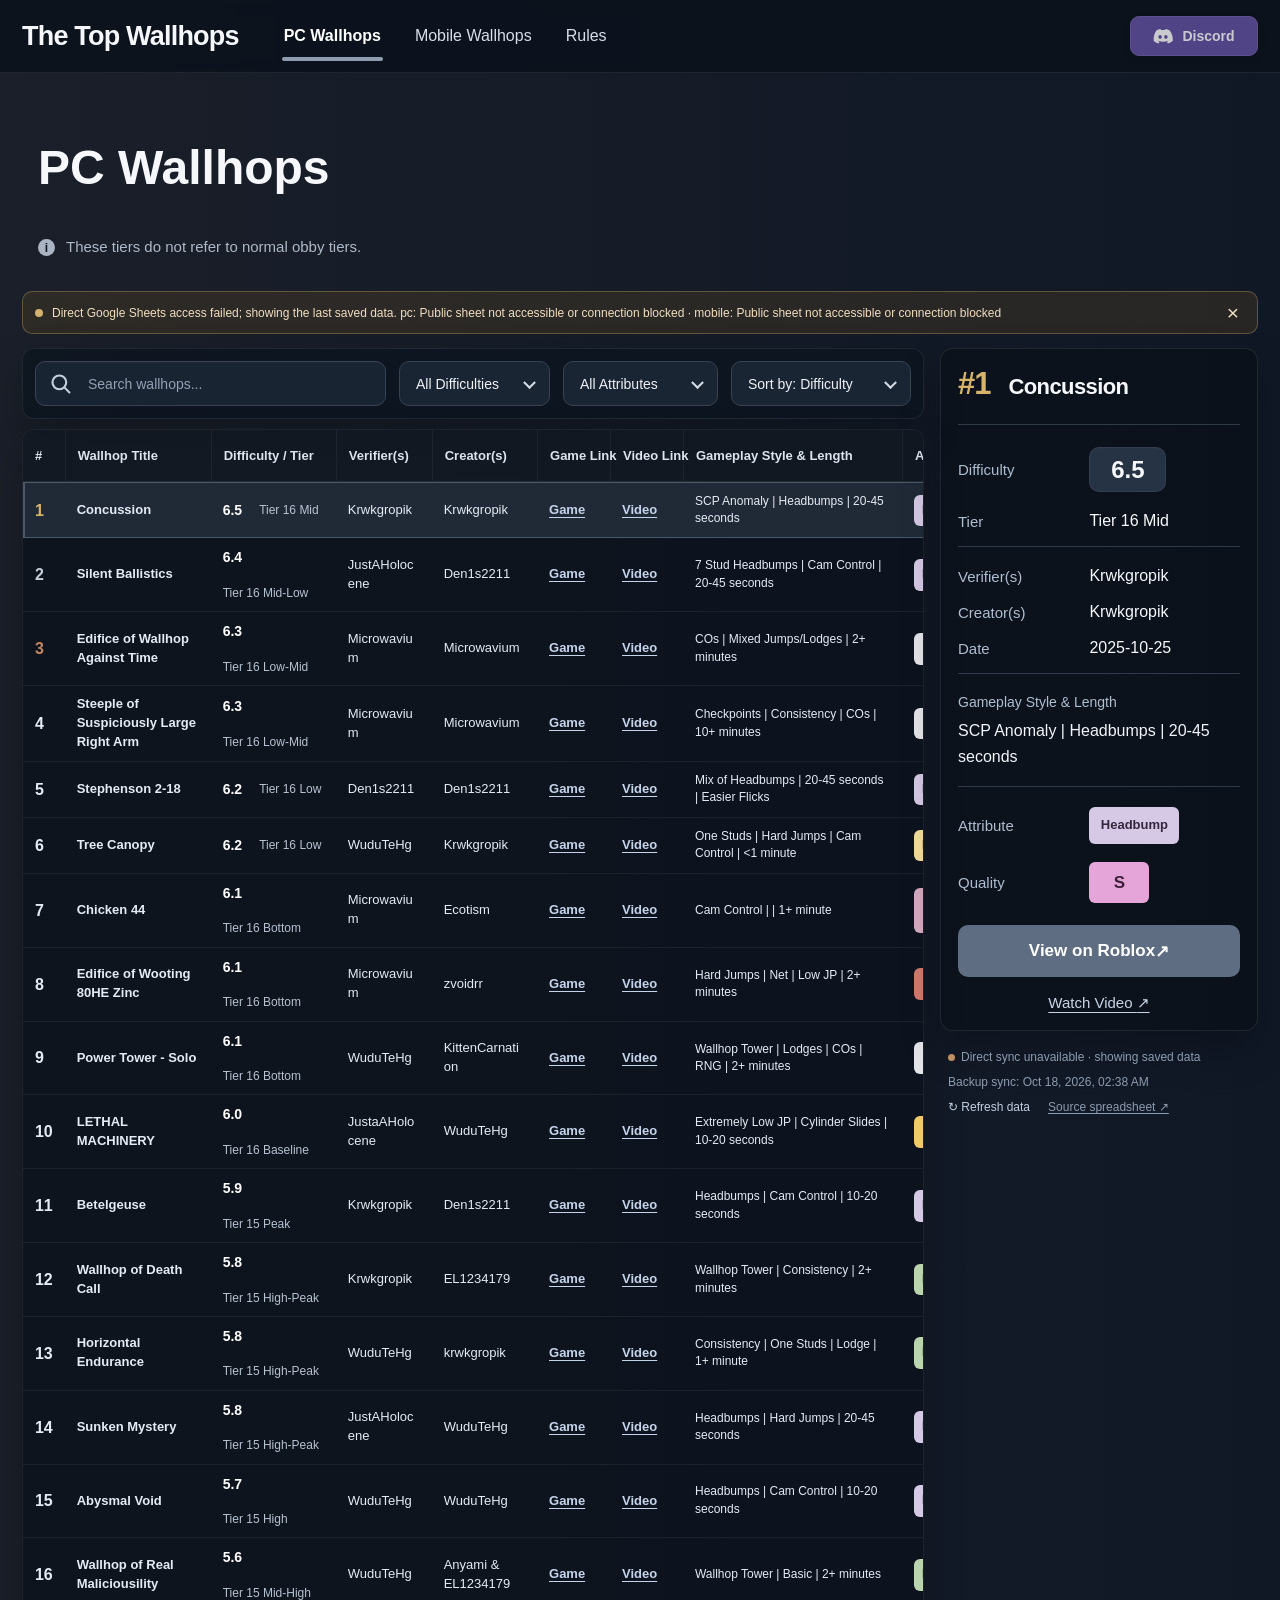
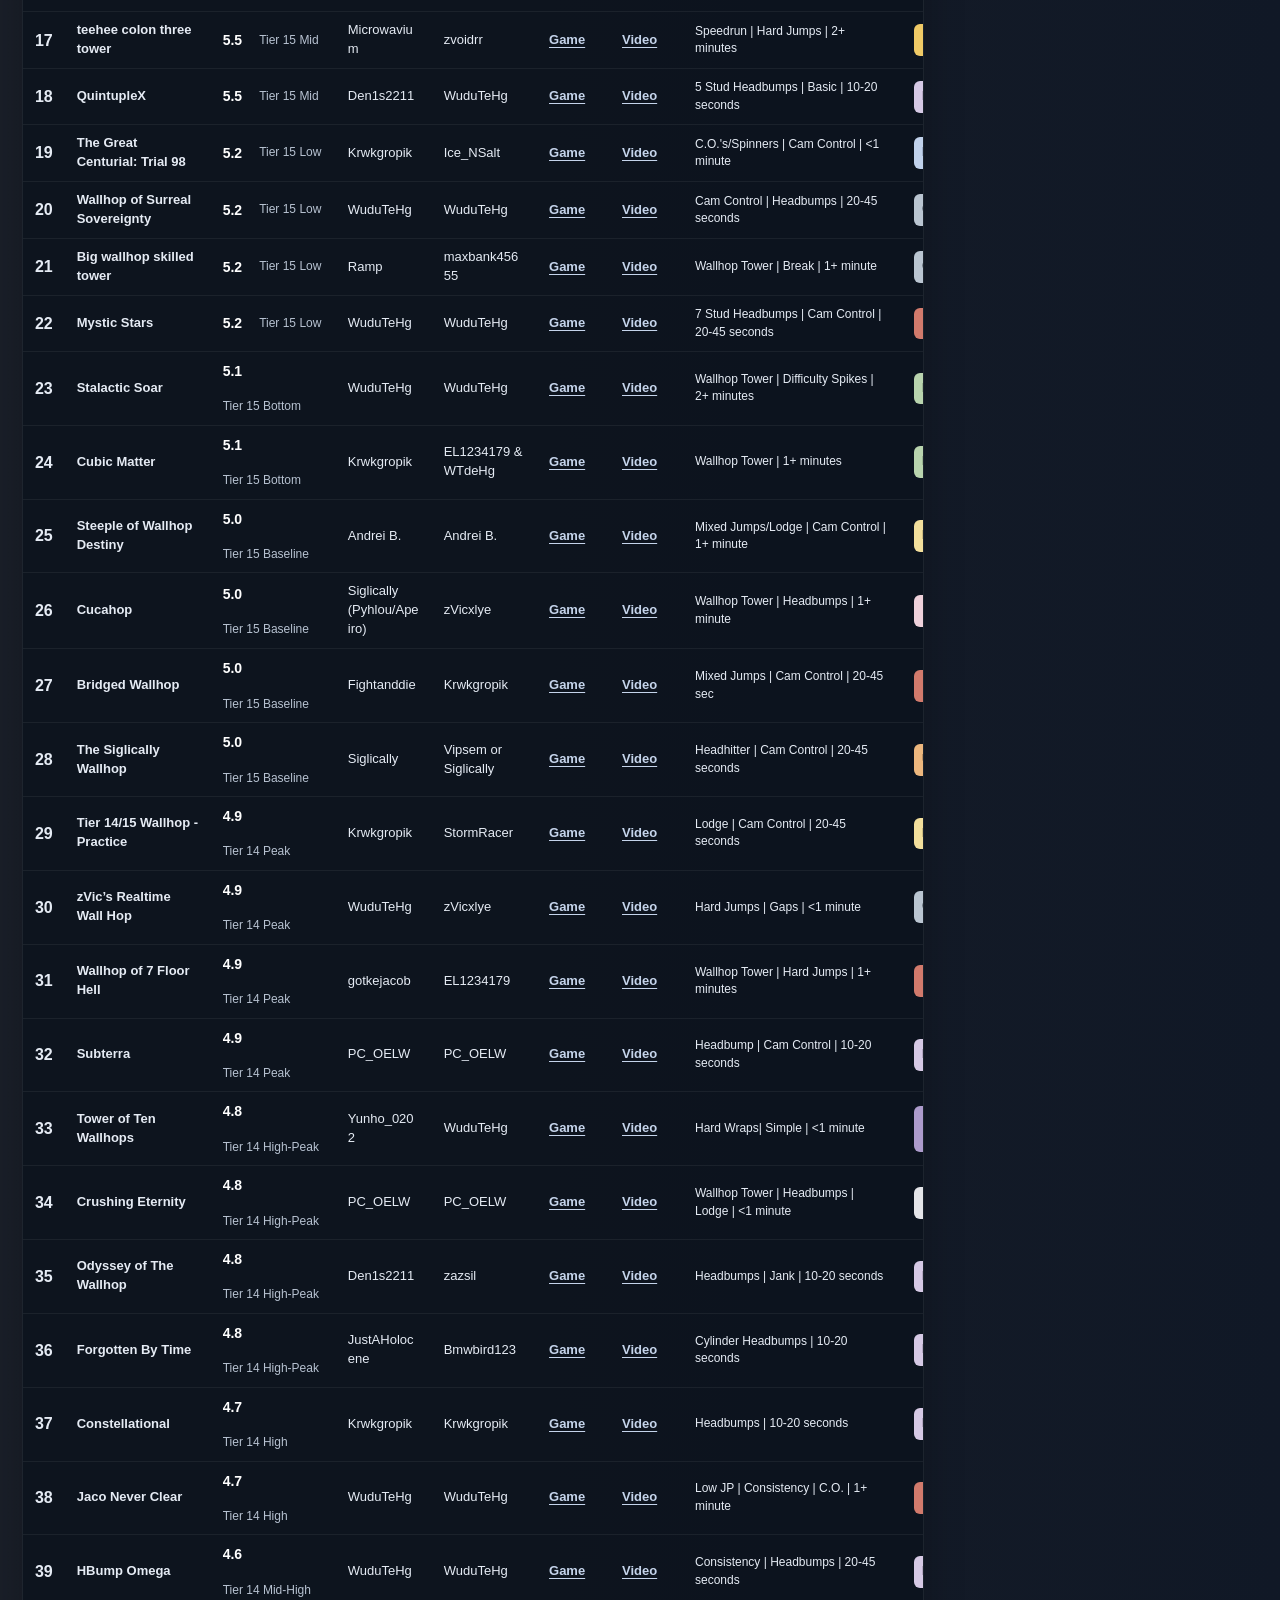
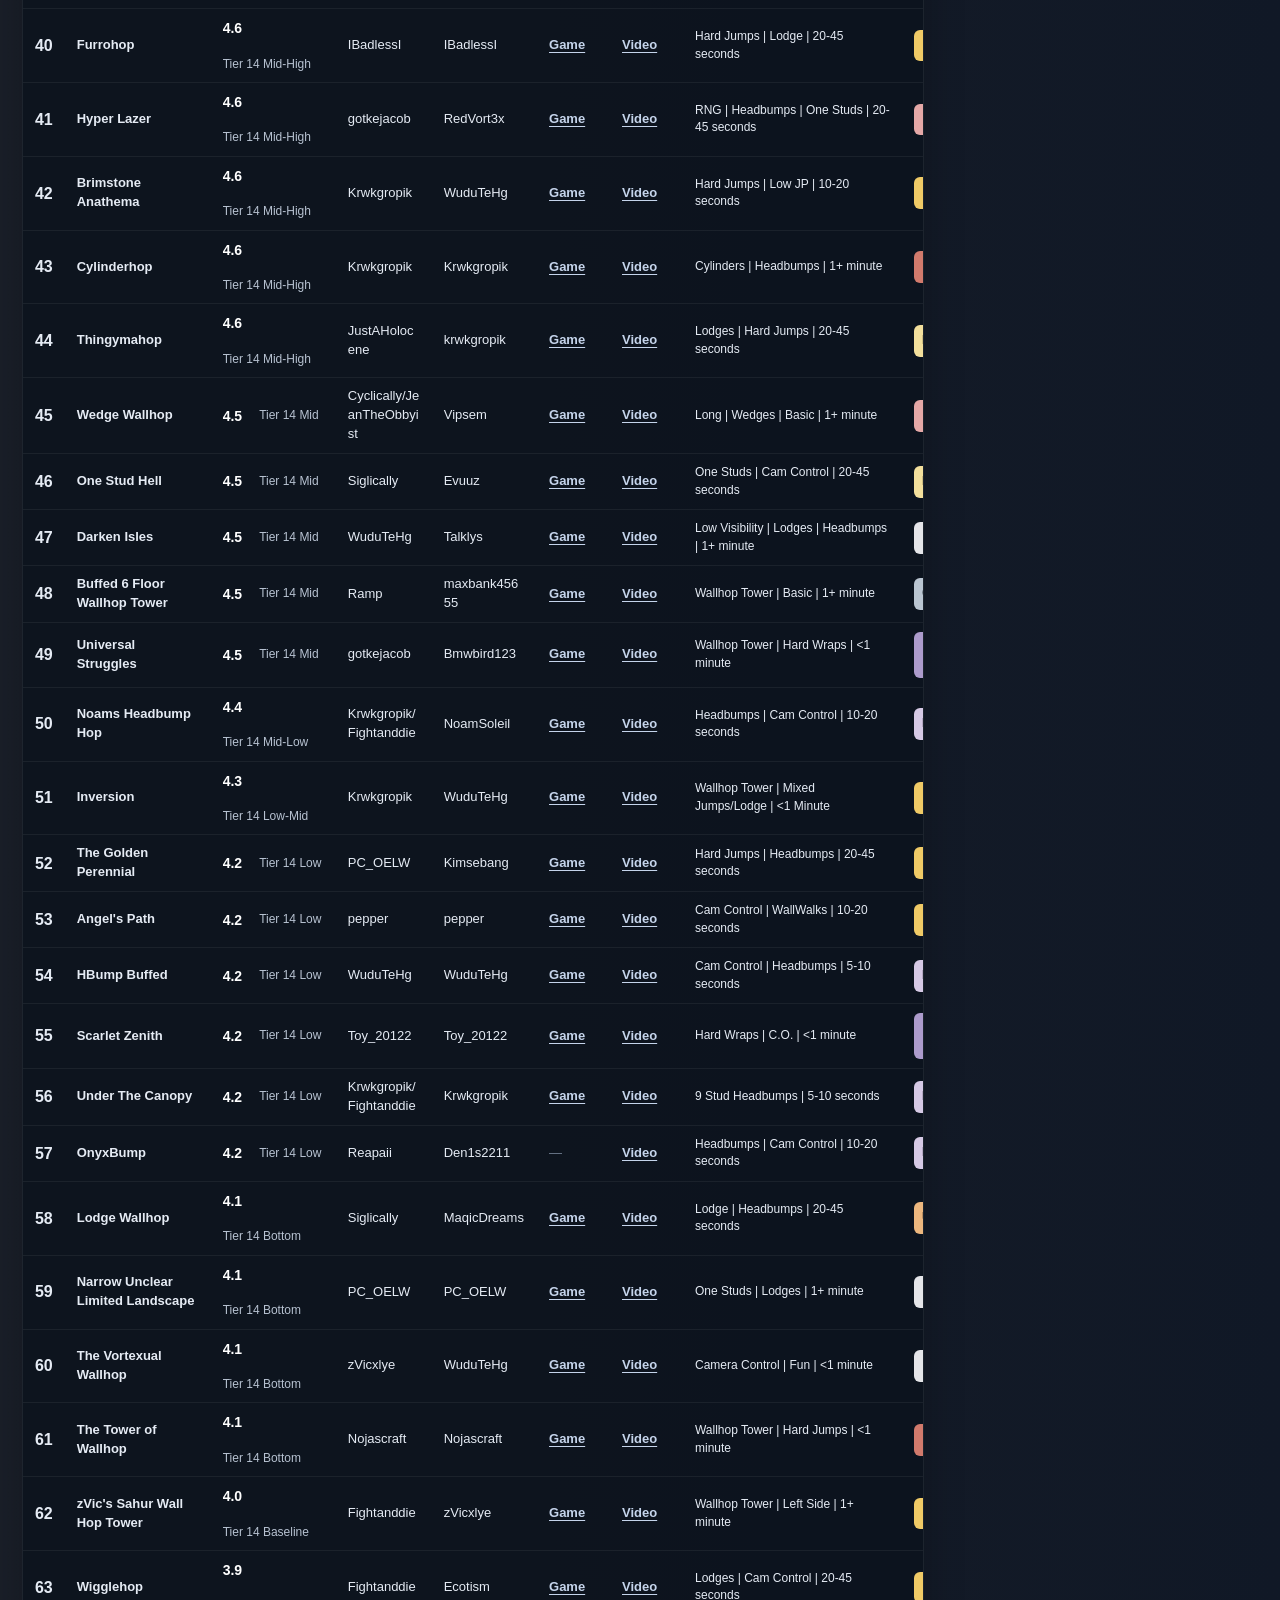
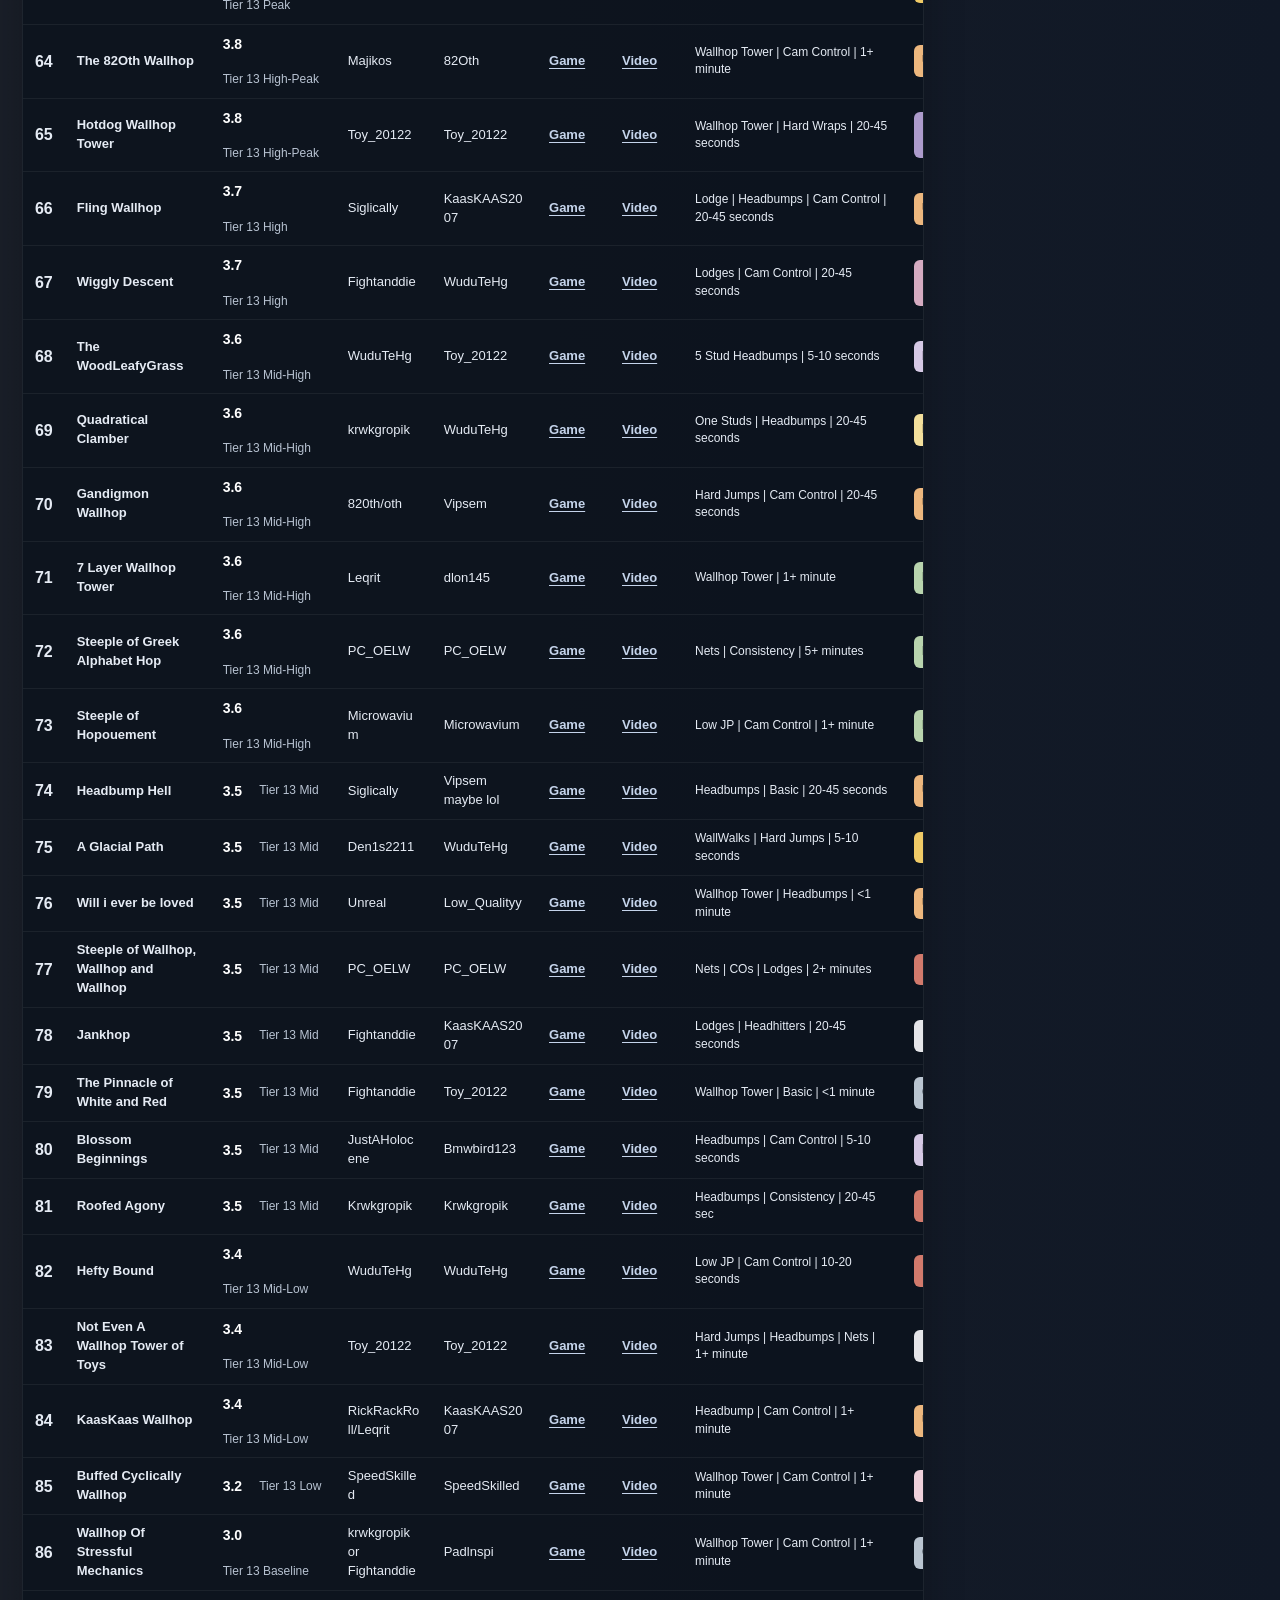
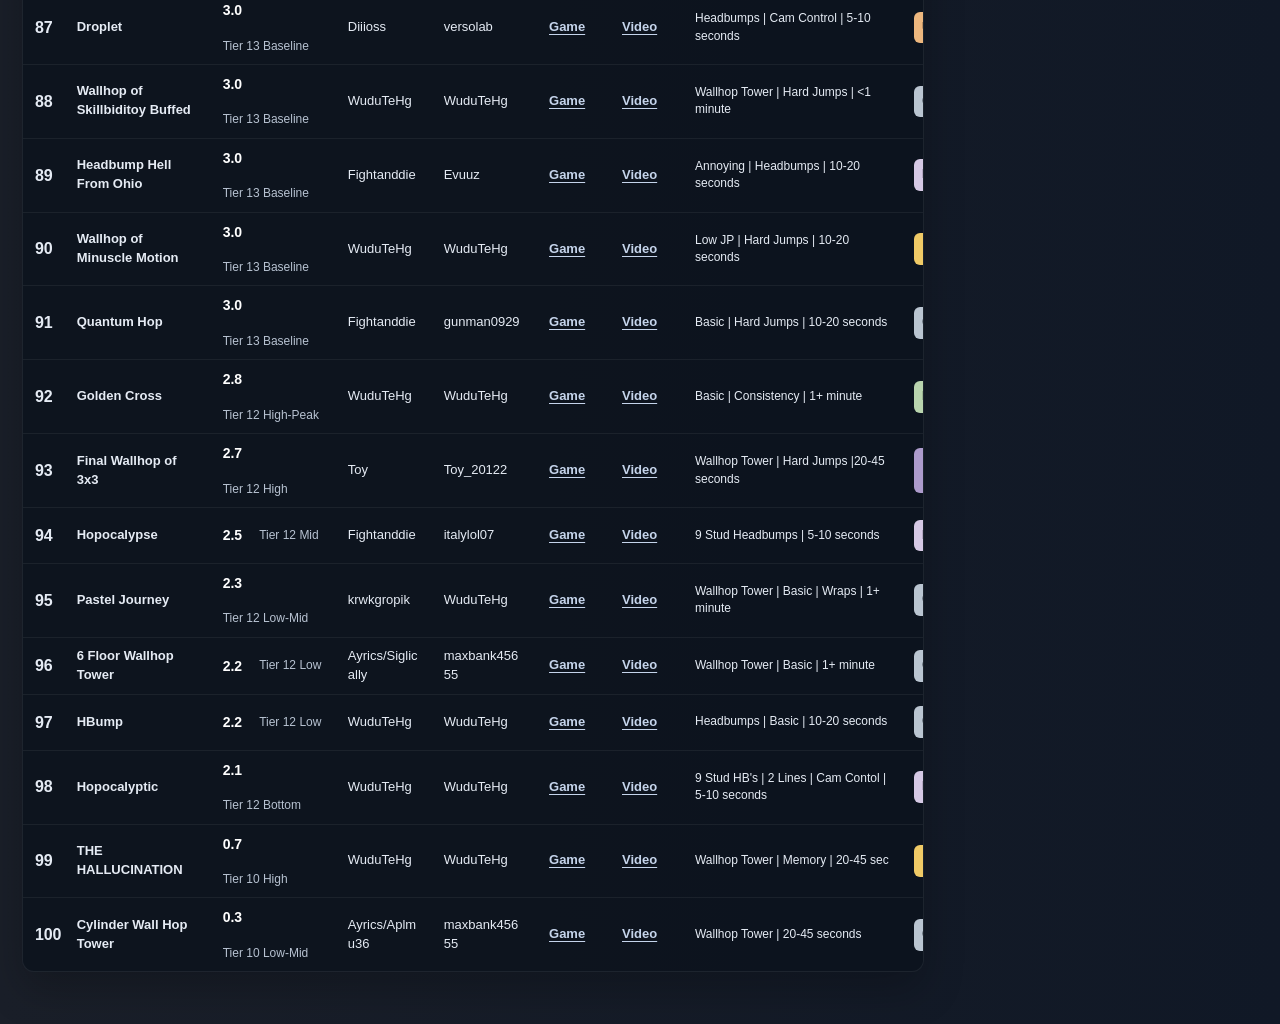
==== index.html @ 9de93557 "Update index.html" ====
<!doctype html>
<html lang="en">
<head>
  <meta charset="utf-8">
  <meta name="viewport" content="width=device-width, initial-scale=1">
  <meta name="color-scheme" content="dark">
  <meta name="theme-color" content="#0a1420">
  <meta name="description" content="PC and Mobile wallhop rankings, difficulties, tiers, verifiers, creators, game and video links.">
  <title>Top Wallhops — PC & Mobile Rankings</title>
  <link rel="stylesheet" href="./styles.css">
  <link rel="stylesheet" href="./badge-colors.css">
  <link rel="stylesheet" href="./site-additions.css">
</head>
<body>
  <header class="site-header">
    <div class="site-header-inner shell">
      <a class="brand" href="./" aria-label="The Top Wallhops">The Top Wallhops</a>
      <nav class="main-nav" aria-label="Navigation">
        <button class="nav-item is-active" type="button" data-platform="pc" aria-current="page">PC Wallhops</button>
        <button class="nav-item" type="button" data-platform="mobile">Mobile Wallhops</button>
        <button class="nav-item" id="rulesButton" type="button">Rules</button>
        <a class="nav-item" id="discordNav" href="#" target="_blank" rel="noopener noreferrer" hidden>Discord</a>
      </nav>
      <label class="header-search search-field">
        <svg viewBox="0 0 24 24" aria-hidden="true"><circle cx="10.8" cy="10.8" r="7.2"/><path d="m16.3 16.3 5 5"/></svg>
        <input id="globalSearch" type="search" placeholder="Search wallhops, creators, or games..." autocomplete="off" aria-label="Search all wallhops">
      </label>
    </div>
  </header>

  <main class="shell page">
    <section class="page-intro" aria-label="Ranking introduction">
      <h1 id="pageTitle">PC Wallhops</h1>
      <p id="pageDescription" hidden></p>
      <p class="tier-notice"><span class="notice-icon" aria-hidden="true">i</span> These tiers do not refer to normal obby tiers.</p>
    </section>

    <div id="statusAlert" role="status" class="status-alert" hidden>
      <span class="status-dot" aria-hidden="true"></span><span id="statusText"></span>
      <button type="button" id="dismissAlert" aria-label="Dismiss message">×</button>
    </div>

    <div class="content-grid">
      <section class="rankings-column" aria-label="Wallhop rankings">
        <div class="toolbar">
          <label class="toolbar-search search-field">
            <svg viewBox="0 0 24 24" aria-hidden="true"><circle cx="10.8" cy="10.8" r="7.2"/><path d="m16.3 16.3 5 5"/></svg>
            <input id="listSearch" type="search" placeholder="Search wallhops..." aria-label="Search current rankings" autocomplete="off">
          </label>
          <label class="select-wrap">
            <span class="sr-only">Filter by difficulty</span>
            <select id="difficultyFilter" aria-label="Filter by difficulty">
              <option value="all">All Difficulties</option>
              <option value="6.5">6.5 and above</option>
              <option value="6.0">6.0 and above</option>
              <option value="below6">Below 6.0</option>
              <option value="unknown">Unrated</option>
            </select>
          </label>
          <label class="select-wrap">
            <span class="sr-only">Filter by attribute</span>
            <select id="attributeFilter" aria-label="Filter by attribute">
              <option value="all">All Attributes</option>
            </select>
          </label>
          <label class="select-wrap sort-wrap">
            <span class="sr-only">Sort rankings</span>
            <select id="sortSelect" aria-label="Sort rankings">
              <option value="difficulty">Sort by: Difficulty</option>
              <option value="rank">Sort by: Rank</option>
              <option value="title">Sort by: Name</option>
            </select>
          </label>
        </div>

        <div class="table-scroll" role="region" aria-label="Wallhop rankings table" tabindex="0">
          <table class="rankings-table">
            <colgroup>
              <col class="col-rank"><col class="col-title"><col class="col-diff"><col class="col-verifier"><col class="col-creator"><col class="col-game"><col class="col-video"><col class="col-style"><col class="col-attr"><col class="col-quality">
            </colgroup>
            <thead><tr><th scope="col">#</th><th scope="col">Wallhop Title</th><th scope="col">Difficulty / Tier</th><th scope="col">Verifier(s)</th><th scope="col">Creator(s)</th><th scope="col">Game Link</th><th scope="col">Video Link</th><th scope="col">Gameplay Style &amp; Length</th><th scope="col">Attribute</th><th scope="col">Quality</th></tr></thead>
            <tbody id="rankingRows"><tr><td colspan="10" class="table-message">Loading rankings...</td></tr></tbody>
          </table>
        </div>
        <div class="table-bottom"><span id="resultsLabel">Loading rankings...</span><span>Click a row to view details <span aria-hidden="true">↗</span></span></div>
      </section>

      <aside class="details-column" aria-label="Selected wallhop details">
        <section class="detail-panel" id="detailPanel">
          <div class="detail-heading"><span id="detailRank" class="detail-rank">#1</span><h2 id="detailTitle">Select a wallhop</h2></div>
          <div class="detail-divider"></div>
          <dl class="detail-data">
            <div class="detail-line score-line"><dt>Difficulty</dt><dd><span id="detailDifficulty" class="difficulty-box">—</span></dd></div>
            <div class="detail-line"><dt>Tier</dt><dd id="detailTier">—</dd></div>
          </dl>
          <div class="detail-divider"></div>
          <dl class="detail-data">
            <div class="detail-line"><dt>Verifier(s)</dt><dd id="detailVerifier">—</dd></div>
            <div class="detail-line"><dt>Creator(s)</dt><dd id="detailCreator">—</dd></div>
          </dl>
          <div class="detail-divider"></div>
          <div class="detail-block"><h3>Gameplay Style &amp; Length</h3><p id="detailStyle">—</p></div>
          <div class="detail-divider"></div>
          <dl class="detail-data bottom-fields">
            <div class="detail-line"><dt>Attribute</dt><dd id="detailAttribute">—</dd></div>
            <div class="detail-line"><dt>Quality</dt><dd id="detailQuality">—</dd></div>
          </dl>
          <div class="detail-buttons">
            <a id="detailGame" class="primary-action is-disabled" aria-disabled="true" tabindex="-1">View on Roblox <span aria-hidden="true">↗</span></a>
            <a id="detailVideo" class="secondary-action is-disabled" aria-disabled="true" tabindex="-1">Watch Video <span aria-hidden="true">↗</span></a>
          </div>
        </section>
        <div class="data-footnote">
          <div class="sync-state"><span class="small-indicator" id="syncDot"></span><span id="syncState">Checking sheet data...</span></div>
          <div id="lastSync">—</div>
          <button type="button" id="refreshButton">↻ Refresh data</button>
          <a id="sheetLink" href="https://docs.google.com/spreadsheets/d/1IL_rmiXINST07Hb04RX3qpfQ2pM98FBqnxWwN4Xt7o0/edit" target="_blank" rel="noopener noreferrer">Source spreadsheet ↗</a>
        </div>
      </aside>
    </div>
  </main>

  <dialog id="rulesDialog" class="rules-dialog" aria-labelledby="rulesTitle">
    <form method="dialog"><button class="dialog-close" aria-label="Close dialog">×</button></form>
    <h2 id="rulesTitle">About these rankings</h2>
    <p>These tiers do not refer to normal obby tiers. Rankings, scores, verifiers, creators, and links are based on the linked community spreadsheet. The site is an unofficial viewer, not the owner of the list.</p>
    <a id="dialogSheetLink" href="https://docs.google.com/spreadsheets/d/1IL_rmiXINST07Hb04RX3qpfQ2pM98FBqnxWwN4Xt7o0/edit" target="_blank" rel="noopener noreferrer">Open original spreadsheet ↗</a>
  </dialog>
  <script defer src="./config.js"></script>
  <script defer src="./app.js"></script>
  <script defer src="./site-additions.js"></script>
</body>
</html>
---- styles.css ----
:root{
  color-scheme:dark;
  --bg:#0f141d;
  --bg-grad-left:#1a1f29;
  --bg-grad-right:#101826;
  --surface:#111923;
  --surface-2:#141d29;
  --surface-3:#182332;
  --surface-4:#0f1824;
  --line:#263241;
  --line-2:#313d4d;
  --text:#f5f7fb;
  --muted:#bcc7d6;
  --muted-2:#8794a8;
  --accent:#aebacf;
  --accent-strong:#ced8e5;
  --link:#c5d4eb;
  --selected:#202a37;
  --selected-hover:#243142;
  --selected-line:#4b596b;
  --gold:#d8b46b;
  --silver:#c6ced9;
  --bronze:#c48661;
  --shadow:0 18px 40px rgba(0,0,0,.22);
}
*{box-sizing:border-box}
html{scroll-behavior:smooth}
body{
  margin:0;
  min-height:100vh;
  background:linear-gradient(90deg,var(--bg-grad-left) 0%, var(--bg-grad-right) 100%);
  color:var(--text);
  font-family: Arial, sans-serif;
  font-size:14px;
}
button,input,select{font:inherit}
button{cursor:pointer}
a{color:inherit;text-decoration:none}
svg{stroke:currentColor;stroke-linecap:round;stroke-linejoin:round;stroke-width:2.2;fill:none}
input,select{outline:none}
button:focus-visible,input:focus-visible,select:focus-visible,a:focus-visible,[tabindex]:focus-visible{outline:2px solid #c9d2df;outline-offset:3px}
.shell{width:min(1650px,calc(100% - 44px));margin:0 auto}
[hidden]{display:none!important}.sr-only{position:absolute;width:1px;height:1px;padding:0;margin:-1px;overflow:hidden;clip:rect(0,0,0,0);white-space:nowrap;border:0}

.site-header{height:73px;border-bottom:1px solid rgba(255,255,255,.08);background:rgba(12,18,28,.9);backdrop-filter:blur(6px)}
.site-header-inner{height:100%;display:flex;align-items:center;gap:40px}
.brand{font-size:27px;letter-spacing:-.8px;font-weight:760;white-space:nowrap;margin-right:8px}
.main-nav{display:flex;align-items:center;gap:13px;height:100%;flex-shrink:0}
.nav-item{position:relative;height:100%;display:grid;place-items:center;padding:0 17px;color:#d7dee9;font-size:16px;font-weight:540;border:0;background:none;white-space:nowrap}
.nav-item:hover{color:#fff}
.nav-item.is-active{font-weight:700;color:#fff}
.nav-item.is-active:after{content:"";position:absolute;bottom:11px;left:15px;right:15px;height:4px;border-radius:999px;background:#8f9caf}
.header-search{margin-left:auto;width:min(415px,28vw);height:45px;flex-shrink:1}
.search-field{position:relative;display:flex;align-items:center}
.search-field svg{position:absolute;left:14px;width:23px;height:23px;color:#c3cedd;pointer-events:none}
.search-field input{height:100%;width:100%;min-width:0;padding:0 18px 0 52px;background:#172130;border:1px solid #374354;border-radius:10px;color:var(--text);font-size:14px;box-shadow:inset 0 1px 0 rgba(255,255,255,.02)}
.search-field input::placeholder{color:#93a0b3}
.search-field input:focus{border-color:#7b8798;background:#1b2534;box-shadow:0 0 0 3px rgba(168,181,198,.14)}
.search-field input::-webkit-search-cancel-button{filter:grayscale(1) invert(1)}

.page{padding-bottom:52px}
.page-intro{padding:27px 16px 32px}
.page-intro h1 {
    font-family: Arial, sans-serif;
    font-size: 48px;
    font-weight: 700;
}
.page-intro>p{margin:0;color:#cad3e0;font-size:19px;line-height:1.65}
.page-intro .tier-notice{display:flex;gap:11px;align-items:center;font-size:15px;color:#aeb9c8;margin-top:4px}
.notice-icon{background:#aab4c2;color:#101722;border-radius:50%;width:17px;height:17px;font-size:12px;font-weight:900;display:inline-grid;place-items:center;flex-shrink:0}
.content-grid{display:grid;grid-template-columns:minmax(0,1fr) 350px;gap:16px;align-items:start}
.rankings-column,.details-column{min-width:0}

.toolbar{min-height:70px;border:1px solid rgba(255,255,255,.08);background:rgba(13,21,31,.84);border-radius:12px;display:flex;align-items:center;padding:12px;gap:13px;margin-bottom:10px;box-shadow:var(--shadow)}
.toolbar-search{height:45px;min-width:120px;flex:1}
.toolbar-search input{background:#192432}
.select-wrap{display:flex;position:relative;flex-shrink:0}
.select-wrap:after{content:"";position:absolute;right:16px;top:50%;width:7px;height:7px;border-right:2px solid #d4dbe5;border-bottom:2px solid #d4dbe5;transform:translateY(-65%) rotate(45deg);pointer-events:none}
.select-wrap select{appearance:none;color:#eef2f7;font-size:14px;background:#1a2533;border:1px solid #374252;border-radius:10px;height:45px;padding:0 38px 0 16px;min-width:151px;max-width:208px;cursor:pointer}
.select-wrap select option{background:#172131;color:#fff}
.select-wrap.sort-wrap select{min-width:180px}
.select-wrap select:hover{border-color:#7c8796}
.select-wrap select:focus{border-color:#aeb9c8;box-shadow:0 0 0 3px rgba(168,181,198,.14)}

.table-scroll{border-radius:12px;overflow-x:auto;overflow-y:hidden;border:1px solid rgba(255,255,255,.07);background:rgba(12,19,30,.86);scrollbar-color:#495668 #121b27;scrollbar-width:thin;box-shadow:var(--shadow)}
.rankings-table{width:100%;border-collapse:separate;border-spacing:0;table-layout:fixed;text-align:left;font-size:13px}
.col-rank{width:4%}.col-title{width:13.3%}.col-diff{width:12%}.col-verifier{width:9.2%}.col-creator{width:10.1%}.col-game{width:7%}.col-video{width:7%}.col-style{width:21%}.col-attr{width:10%}.col-quality{width:6.4%}
.rankings-table thead th{height:52px;background:rgba(255,255,255,.02);font-weight:550;color:#dce4ef;vertical-align:middle;padding:10px 12px;white-space:nowrap;border-bottom:1px solid rgba(255,255,255,.08)}
.rankings-table th+th{border-left:1px solid rgba(255,255,255,.05)}
.rankings-table tbody td{height:56px;vertical-align:middle;padding:9px 12px;border-bottom:1px solid rgba(255,255,255,.06);line-height:1.46;color:#e5ebf4}
.rankings-table tbody tr:last-child td{border-bottom:0}
.rankings-table tbody tr{cursor:pointer;transition:background-color .12s ease,border-color .12s ease}
.rankings-table tbody tr:hover{background:#192330}
.rankings-table tbody tr.is-selected,.rankings-table tbody tr.is-selected:hover{background:var(--selected)}
.rankings-table tbody tr.is-selected td{border-top:1px solid var(--selected-line);border-bottom:1px solid var(--selected-line)}
.rankings-table tbody tr.is-selected td:first-child{border-left:2px solid var(--selected-line);padding-left:10px}
.rankings-table tbody tr.is-selected td:last-child{border-right:2px solid var(--selected-line);padding-right:10px}
.rank-value{font-weight:800;font-size:16px;color:#ecf0f6;letter-spacing:-.2px}
.rank-value.rank-1{color:var(--gold)}
.rank-value.rank-2{color:var(--silver)}
.rank-value.rank-3{color:var(--bronze)}
.title-value{font-weight:620;color:#f8fafd}
.difficulty-cell{display:flex;align-items:center;gap:17px;flex-wrap:wrap}
.difficulty-score{font-size:14px;font-weight:700;color:#fff}
.tier-inline{font-size:12px;line-height:1.45;color:#b7c2d1}
.person-value{color:#d4dce8;overflow-wrap:anywhere}
.short-link{color:var(--link);text-decoration:underline;text-underline-offset:3px;font-weight:560}
.short-link:hover{color:#e8eef7}
.unavailable{color:#707e91}
.style-value{font-size:12px;color:#cbd4e2;line-height:1.55;overflow-wrap:anywhere}
.chip{min-width:62px;max-width:100%;display:inline-flex;align-items:center;justify-content:center;border-radius:8px;line-height:1.15;padding:9px 8px;font-size:12px;font-weight:650;text-align:center;overflow-wrap:anywhere;border:1px solid transparent;background:rgba(255,255,255,.08);color:#eef3f8}
.attribute-headbump{background:rgba(125,105,195,.18);border-color:rgba(125,105,195,.3);color:#e0d9ff}
.attribute-mixed{background:rgba(137,153,174,.18);border-color:rgba(137,153,174,.28);color:#edf2f8}
.attribute-precision{background:rgba(203,165,88,.18);border-color:rgba(203,165,88,.28);color:#f7e6b6}
.attribute-camera-control{background:rgba(190,112,144,.18);border-color:rgba(190,112,144,.28);color:#ffd8e5}
.attribute-unique{background:rgba(183,139,112,.18);border-color:rgba(183,139,112,.28);color:#fae2d5}
.attribute-other{background:rgba(145,157,174,.16);border-color:rgba(145,157,174,.28);color:#e7edf5}
.attribute-insane{background:rgba(203,104,104,.18);border-color:rgba(203,104,104,.28);color:#ffe0e0}
.quality-chip{min-width:48px;font-weight:800;font-size:15px;padding:9px 6px}
.quality-s{background:rgba(223,108,193,.18);border-color:rgba(223,108,193,.32);color:#ffd7f6}
.quality-a{background:rgba(93,187,129,.18);border-color:rgba(93,187,129,.32);color:#d8ffe1}
.quality-b{background:rgba(104,187,193,.18);border-color:rgba(104,187,193,.32);color:#dbfdff}
.quality-c{background:rgba(214,187,106,.18);border-color:rgba(214,187,106,.32);color:#fff0be}
.quality-d{background:rgba(201,142,91,.18);border-color:rgba(201,142,91,.32);color:#ffe4d0}
.quality-other{background:rgba(145,157,174,.16);border-color:rgba(145,157,174,.28);color:#e7edf5}
.table-message{text-align:center;color:#9cacc1!important;padding:52px!important}
.table-bottom{display:flex;gap:20px;justify-content:space-between;align-items:center;font-size:12px;color:var(--muted-2);padding:13px 5px}

.status-alert{border:1px solid rgba(215,181,103,.32);background:rgba(83,68,35,.35);color:#f0dec0;border-radius:10px;padding:9px 12px;display:flex;align-items:center;gap:9px;margin:0 0 14px;line-height:1.5;font-size:12px}
.status-alert[hidden]{display:none}.status-dot{width:8px;height:8px;border-radius:50%;background:#d5b170;flex-shrink:0}.status-alert button{background:transparent;border:0;color:inherit;margin-left:auto;font-size:21px;line-height:1}

.detail-panel{position:sticky;top:10px;border:1px solid rgba(255,255,255,.09);background:rgba(11,18,27,.92);border-radius:13px;padding:20px 24px 23px;box-shadow:var(--shadow)}
.detail-heading{display:flex;align-items:baseline;gap:18px;min-height:42px}
.detail-rank{font-size:31px;color:#e9edf4;font-weight:800;letter-spacing:-1px;flex-shrink:0}
.detail-rank.rank-1{color:var(--gold)}
.detail-rank.rank-2{color:var(--silver)}
.detail-rank.rank-3{color:var(--bronze)}
.detail-heading h2{font-size:25px;letter-spacing:-.6px;line-height:1.25;margin:0;overflow-wrap:anywhere;font-weight:760}
.detail-divider{height:1px;background:#303b49;margin:16px 0 20px}
.detail-data{margin:0;display:grid;gap:18px}
.detail-line{display:grid;grid-template-columns:1fr minmax(0,1.22fr);align-items:center;gap:8px}
.detail-line dt{font-size:15px;color:#afbdd0}.detail-line dd{margin:0;min-width:0;color:#f6f8fb;font-size:16px;overflow-wrap:anywhere}
.score-line{min-height:49px}
.difficulty-box{display:inline-flex;align-items:center;justify-content:center;background:#263344;border:1px solid rgba(255,255,255,.06);min-width:77px;height:45px;border-radius:10px;font-size:24px;font-weight:800}
.detail-block h3{font-size:14px;font-weight:500;color:#afbdd0;margin:0 0 8px}
.detail-block p{font-size:16px;margin:0;line-height:1.6;color:#f2f5f9;overflow-wrap:anywhere;white-space:pre-line}
.bottom-fields .chip{font-size:13px;min-width:90px;padding:11px 8px}
.bottom-fields .quality-chip{min-width:60px;font-size:17px}
.detail-buttons{display:grid;gap:15px;margin-top:22px}
.primary-action{background:#5f6d82;display:flex;align-items:center;justify-content:center;border-radius:10px;min-height:52px;font-size:17px;font-weight:740;color:#fff;padding:10px 14px;transition:background-color .15s}
.primary-action:hover{background:#748398}.primary-action.is-disabled{background:#263043;color:#8997a9;cursor:not-allowed}
.secondary-action{justify-self:center;text-align:center;text-decoration:underline;text-underline-offset:4px;color:#c9d5e7;font-size:15px;line-height:1.4}
.secondary-action:hover{color:#eff4fb}.secondary-action.is-disabled{color:#8190a2;text-decoration:none;cursor:not-allowed}
.data-footnote{font-size:12px;margin-top:11px;line-height:1.6;color:#8c9bae;display:flex;gap:6px;align-items:center;flex-wrap:wrap;padding:6px 8px}
.sync-state{display:inline-flex;align-items:center;gap:6px}.small-indicator{width:7px;height:7px;background:#be8f65;border-radius:50%}.small-indicator.is-live{background:#5fba89}.data-footnote #lastSync{flex-basis:100%}
.data-footnote button{background:none;border:0;color:#c1cfdf;padding:0;margin-right:12px;font-size:12px}
.data-footnote a{text-decoration:underline;text-underline-offset:2px}

.rules-dialog{max-width:min(470px,calc(100vw - 32px));color:#f7f9fc;background:#121b27;border:1px solid rgba(255,255,255,.1);border-radius:12px;padding:26px;box-shadow:0 32px 100px #0009}
.rules-dialog::backdrop{background:#000a}.rules-dialog h2{font-size:22px;margin:4px 0 12px}.rules-dialog p{line-height:1.8;color:#c9d3e1}.rules-dialog>a{color:#d8e3f2;text-decoration:underline}.rules-dialog form{position:absolute;right:13px;top:8px}.dialog-close{border:0;background:transparent;color:white;font-size:26px}
.header-search {
    display: none !important;
}
.detail-panel {
    position: static !important;
    top: auto !important;
}
.table-bottom {
    display: none !important;
}

@media(max-width:1500px){.site-header-inner{gap:20px}.main-nav{gap:0}.rankings-table{min-width:1050px}.col-title{width:14%}.content-grid{grid-template-columns:minmax(0,1fr) 318px}.detail-panel{padding:17px}.detail-heading h2{font-size:22px}}
@media(max-width:1040px){.content-grid{grid-template-columns:1fr}.details-column{max-width:680px}.detail-panel{position:static}.site-header{height:auto}.site-header-inner{min-height:70px;flex-wrap:wrap;padding:9px 0;gap:6px 16px}.brand{font-size:24px}.main-nav{order:3;width:100%;height:47px;overflow-x:auto}.nav-item{height:47px;padding:0 15px}.nav-item.is-active:after{bottom:3px}.header-search{width:min(360px,49vw)}.page-intro{padding-left:4px;padding-right:4px}.page-intro h1{font-size:48px}.toolbar{flex-wrap:wrap}.toolbar-search{flex-basis:100%}.select-wrap{flex:1}.select-wrap select,.select-wrap.sort-wrap select{min-width:0;width:100%;max-width:none}.table-scroll{scrollbar-width:thin}}
@media(max-width:620px){.shell{width:calc(100% - 24px)}.site-header-inner{justify-content:space-between}.header-search{order:2;width:100%;margin:7px 0 2px}.main-nav{order:3;gap:0}.nav-item{font-size:13px}.page-intro{padding-top:23px;padding-bottom:18px}.page-intro h1{font-size:41px}.page-intro>p{font-size:15px}.page-intro .tier-notice{font-size:12px}.toolbar{padding:9px;gap:8px}.toolbar-search{height:42px}.select-wrap{flex:1 1 calc(50% - 8px)}.select-wrap select,.select-wrap.sort-wrap select{height:42px;font-size:12px;padding:0 24px 0 10px}.select-wrap:after{right:11px}.select-wrap.sort-wrap{flex-grow:1}.table-bottom{font-size:11px}.detail-panel{padding:17px 16px}.detail-heading h2{font-size:24px}.detail-rank{font-size:27px}.detail-line dt,.detail-line dd{font-size:14px}.detail-block p{font-size:15px}}
---- badge-colors.css ----
/* Top Wallhops — clean, flat colors inspired by the reference spreadsheet.
   Add this stylesheet AFTER styles.css so only badge colors change. */
.chip {
  border: 0;
  border-radius: 6px;
  box-shadow: none;
  color: #1a1d24;
  font-weight: 700;
}

/* Attribute */
.attribute-legendary      { background: #c1d2ec; color: #202a41; }
.attribute-insane         { background: #d27a6c; color: #271716; }
.attribute-popular        { background: #efd1db; color: #3b2731; }
.attribute-unknown        { background: #edb77e; color: #392819; }
.attribute-unique         { background: #f0ca66; color: #322714; }
.attribute-headbump       { background: #d6c9e5; color: #35263e; }
.attribute-trash          { background: #e5a8a7; color: #392321; }
.attribute-endurance      { background: #b9d4ae; color: #253724; }
.attribute-camera-control { background: #d5abc1; color: #3b2531; }
.attribute-precision      { background: #f3df9c; color: #3c3118; }
.attribute-mixed          { background: #e5e5e9; color: #272b34; }
.attribute-hard-jumps     { background: #ad9bcc; color: #29223d; }
.attribute-other          { background: #bac5d1; color: #252e38; }

/* Quality — D orange, C yellow, B green, A cyan, S magenta */
.quality-chip { font-weight: 800; }
.quality-d   { background: #ecae64; color: #382512; }
.quality-c   { background: #e9d979; color: #332c11; }
.quality-b   { background: #a5dca5; color: #19351f; }
.quality-a   { background: #95dce0; color: #17373b; }
.quality-s   { background: #e5a5d9; color: #3c2039; }
.quality-other { background: #bac5d1; color: #252e38; }
---- site-additions.css ----
/* Add-on styling only; does not replace your existing styles.css or badge colors. */
.main-nav #discordNav { display:none !important; }
.site-header-inner .discord-cta {
  margin-left:auto;
  display:inline-flex;
  align-items:center;
  justify-content:center;
  gap:9px;
  min-width:128px;
  min-height:40px;
  padding:0 17px;
  border:1px solid #7663ac;
  border-radius:9px;
  background:#6653a4;
  color:#ffffff;
  font-size:14px;
  font-weight:700;
  text-decoration:none;
  white-space:nowrap;
  box-shadow:0 3px 10px rgba(0,0,0,.15);
  transition:background-color .15s ease;
}
.site-header-inner a.discord-cta:hover { background:#7864bc; border-color:#9684cf; }
.site-header-inner .discord-cta.is-unconfigured { opacity:.78; cursor:default; }
.site-header-inner .discord-cta svg { width:20px; height:20px; fill:currentColor; stroke:none; flex:none; }

.rules-content { max-width:1240px; padding-top:38px; padding-bottom:84px; }
.rules-heading { display:flex; align-items:flex-end; justify-content:space-between; gap:25px; margin:0 0 28px; }
.rules-eyebrow { display:block; color:#a7b4c7; font-size:12px; font-weight:700; letter-spacing:.11em; margin-bottom:9px; }
.rules-heading h1 { margin:0; font-size:52px; line-height:1.12; letter-spacing:-1.5px; font-weight:780; }
.rules-heading p { color:#adb9ca; font-size:16px; line-height:1.6; margin:10px 0 0; }
.rules-byline { color:#a6b3c4; font-size:13px; white-space:nowrap; padding-bottom:8px; }
.rules-section { border:1px solid #2b3543; border-radius:12px; background:#101823; margin:0 0 17px; overflow:hidden; }
.rules-section-title { display:flex; align-items:center; gap:12px; min-height:62px; padding:13px 22px; background:#161e29; border-bottom:1px solid #2d3644; }
.rules-section-marker { display:block; width:4px; height:25px; border-radius:2px; background:#dfc37c; flex:none; }
.rules-section-title h2 { font-size:21px; font-weight:760; letter-spacing:-.4px; margin:0; }
.rules-count { margin-left:auto; color:#8c9aad; font-size:12px; font-weight:600; }
.rules-section ol { padding:5px 26px 15px 60px; margin:0; counter-reset:rule; list-style:none; }
.rules-section li { padding:13px 0 13px 0; font-size:15px; line-height:1.65; color:#dce3ec; position:relative; }
.rules-section li:not(:last-child) { border-bottom:1px solid rgba(255,255,255,.055); }
.rules-section li:before { counter-increment:rule; content:counter(rule) "."; position:absolute; right:calc(100% + 14px); color:#b3bece; font-weight:780; }
.rules-verification .rules-section-marker { background:#dfc37c; }
.rules-completion .rules-section-marker { background:#9bc6cf; }
.rules-worthiness .rules-section-marker { background:#afa0d2; }
.rules-verification .rules-section-title h2 { color:#f3dfaa; }
.rules-completion .rules-section-title h2 { color:#c2e3e8; }
.rules-worthiness .rules-section-title h2 { color:#d8cdf0; }
.rules-note { margin:2px 22px 23px; padding:15px 17px; background:#1d2634; border:1px solid #354254; border-radius:9px; color:#c7d1df; font-size:14px; line-height:1.65; }
.rules-note strong { color:#f4f7fa; }
@media(max-width:1040px) {
 .site-header-inner .discord-cta { margin-left:auto; }
}
@media(max-width:620px) {
 .site-header-inner .discord-cta { min-width:105px; min-height:36px; font-size:13px; padding:0 11px; margin-left:auto; }
 .rules-content { padding-top:28px; }
 .rules-heading { align-items:flex-start; flex-direction:column; gap:9px; margin-bottom:23px; }
 .rules-heading h1 { font-size:42px; }
 .rules-byline { padding:0; }
 .rules-section-title { padding:12px 15px; }
 .rules-section-title h2 { font-size:18px; }
 .rules-section ol { padding:4px 14px 12px 47px; }
 .rules-section li { font-size:13px; }
 .rules-section li:before { right:calc(100% + 12px); }
 .rules-note { margin:0 14px 16px; padding:12px; font-size:13px; }
}
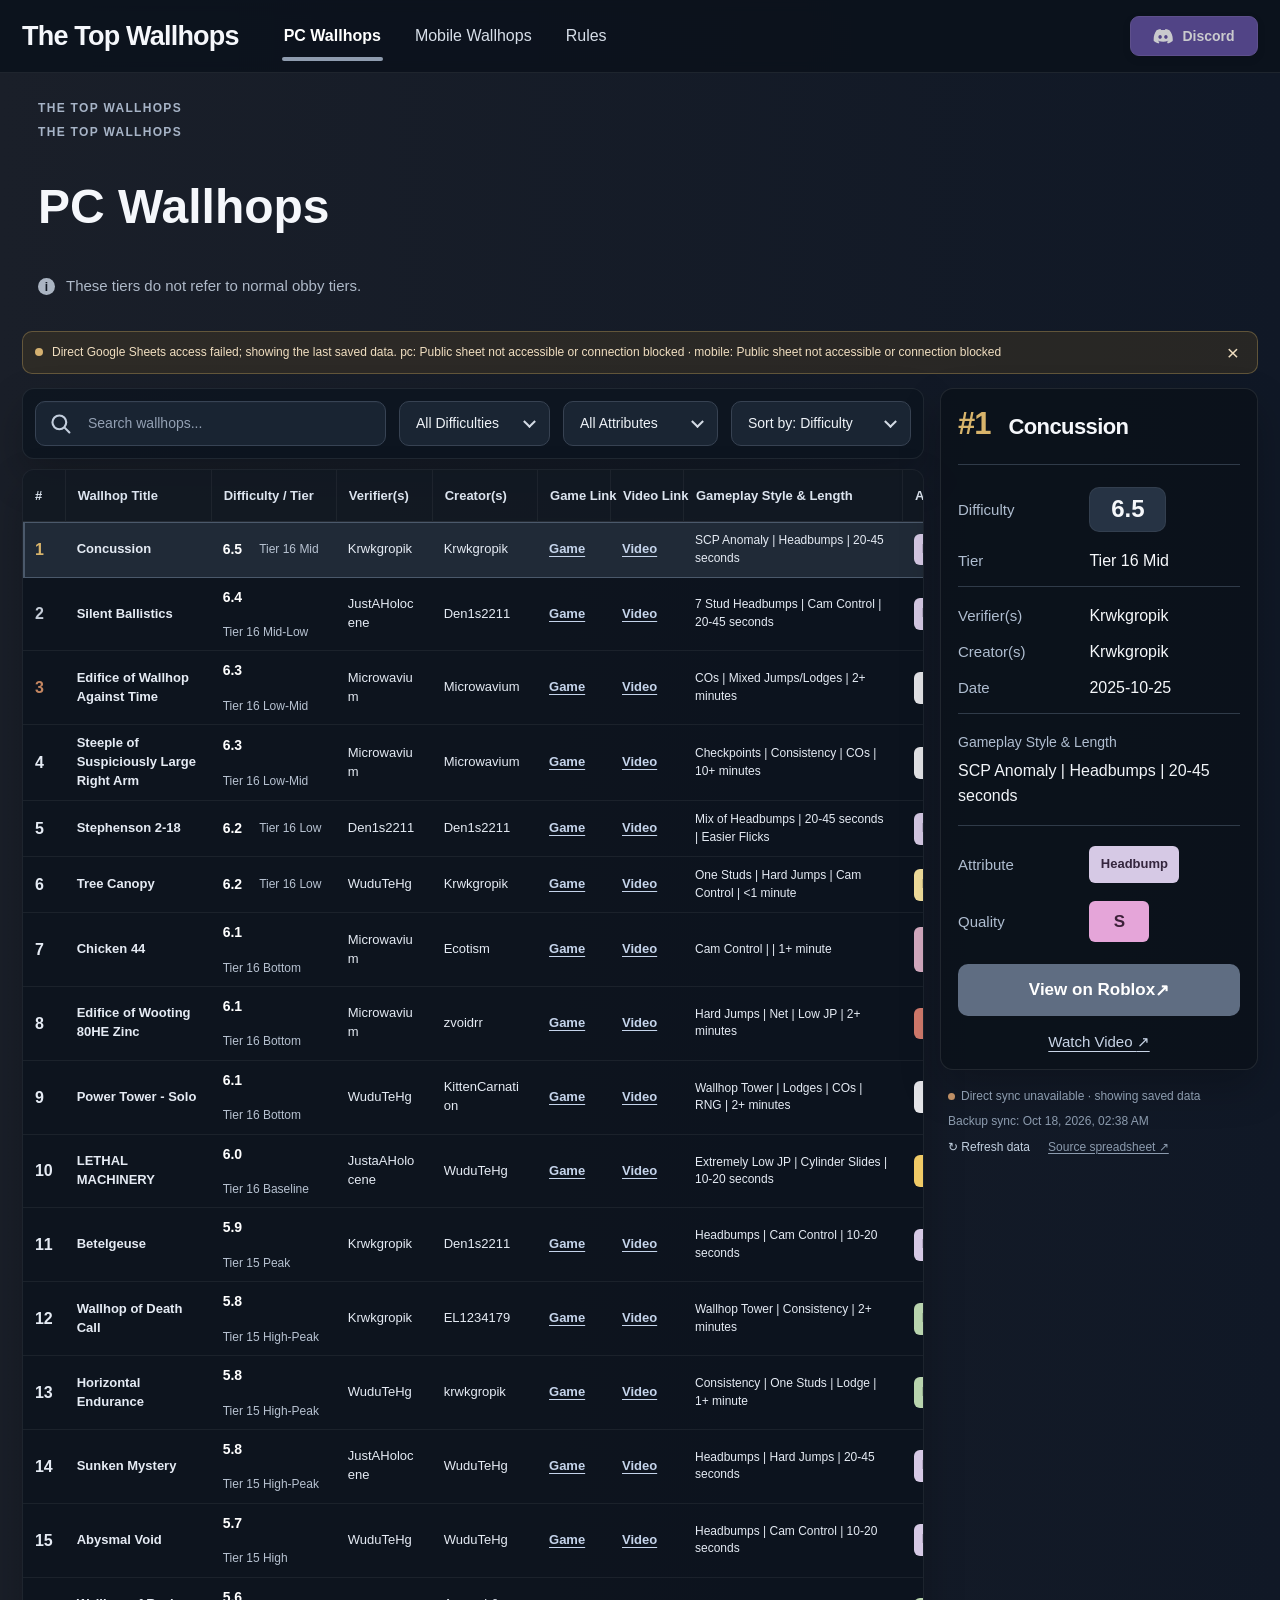
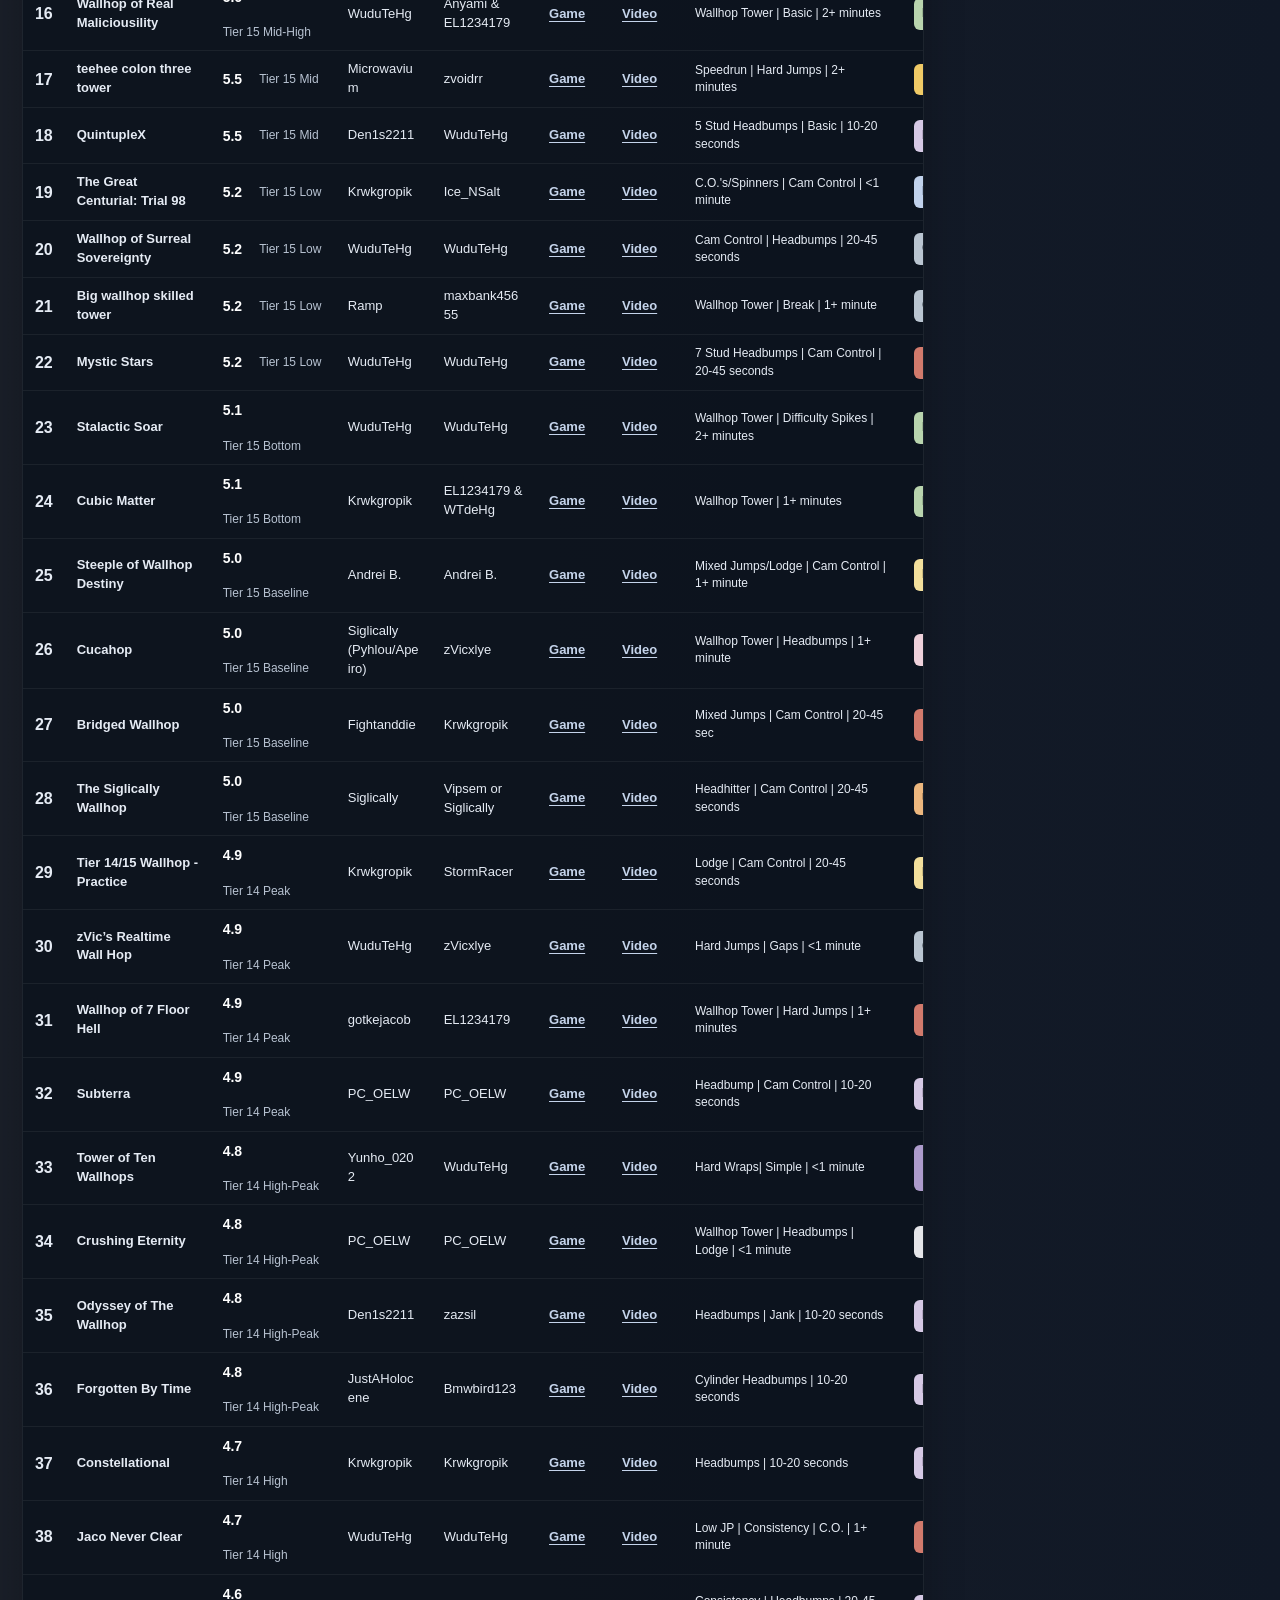
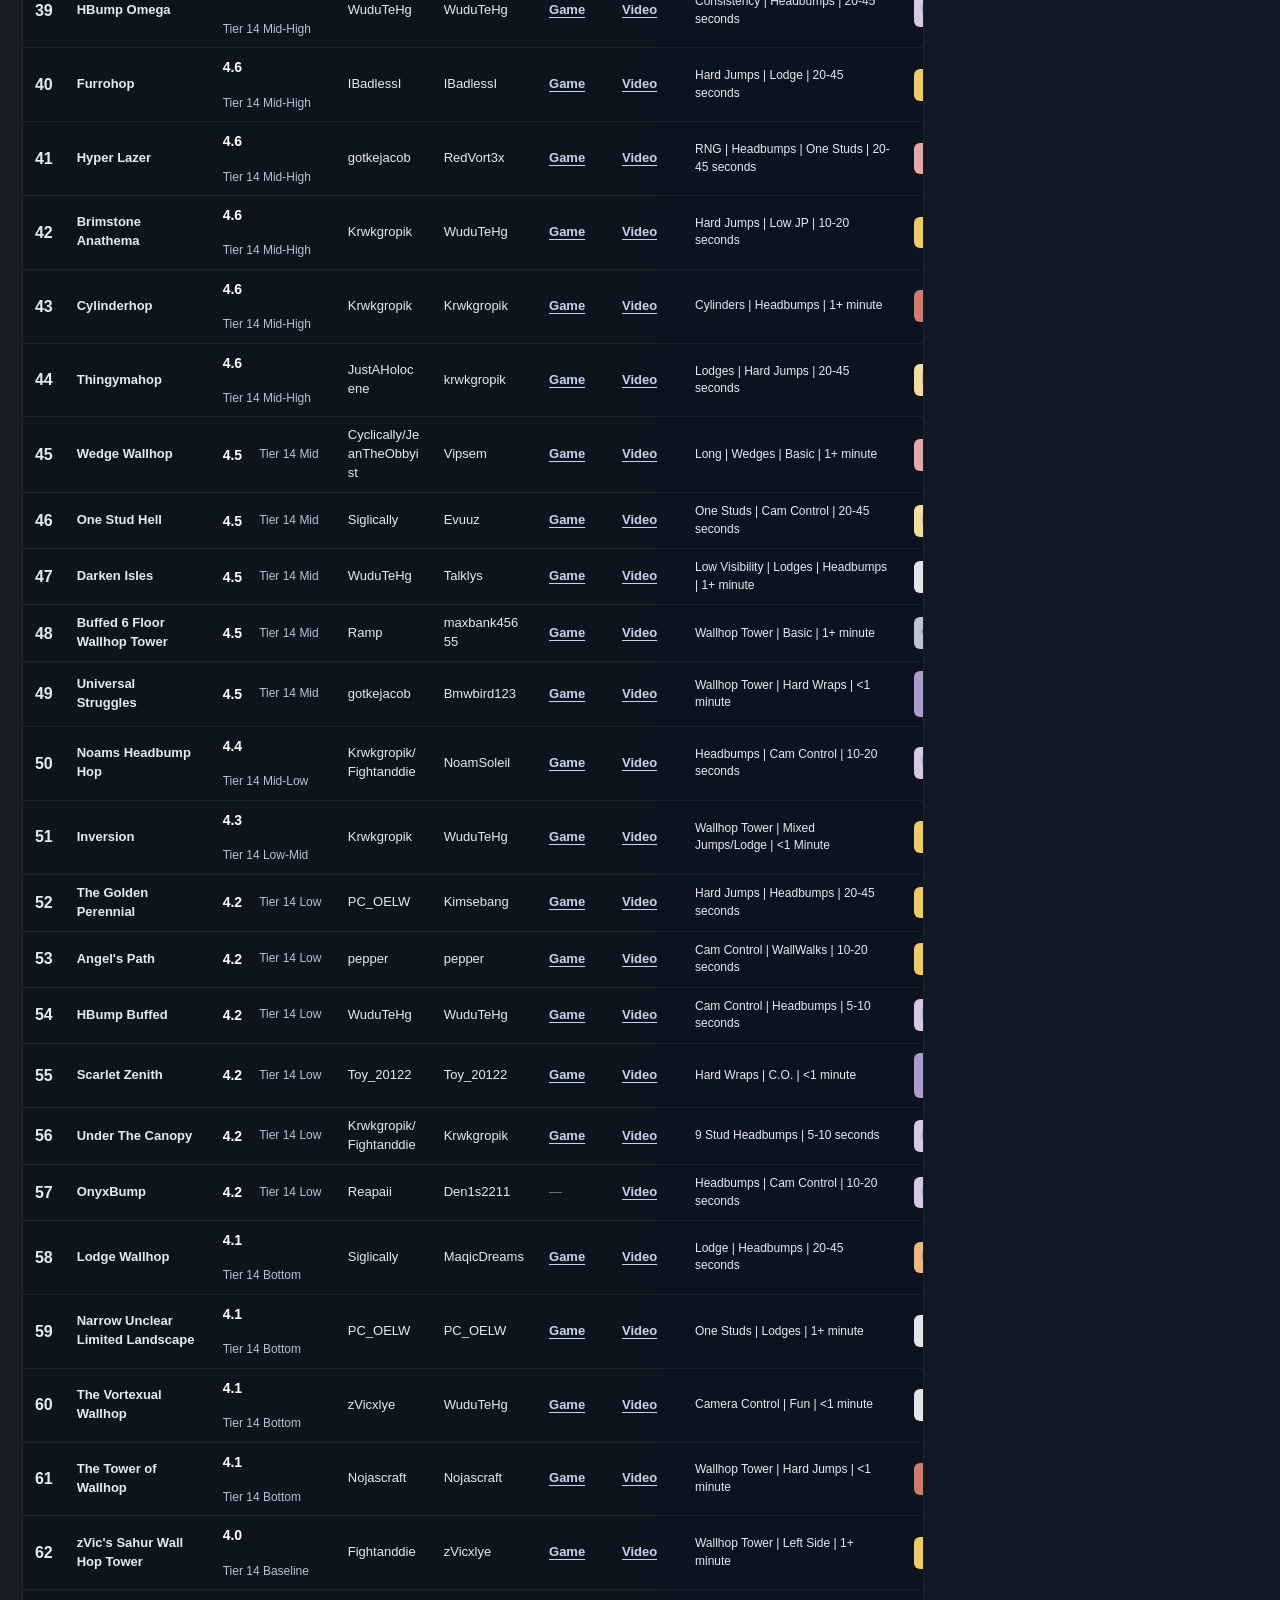
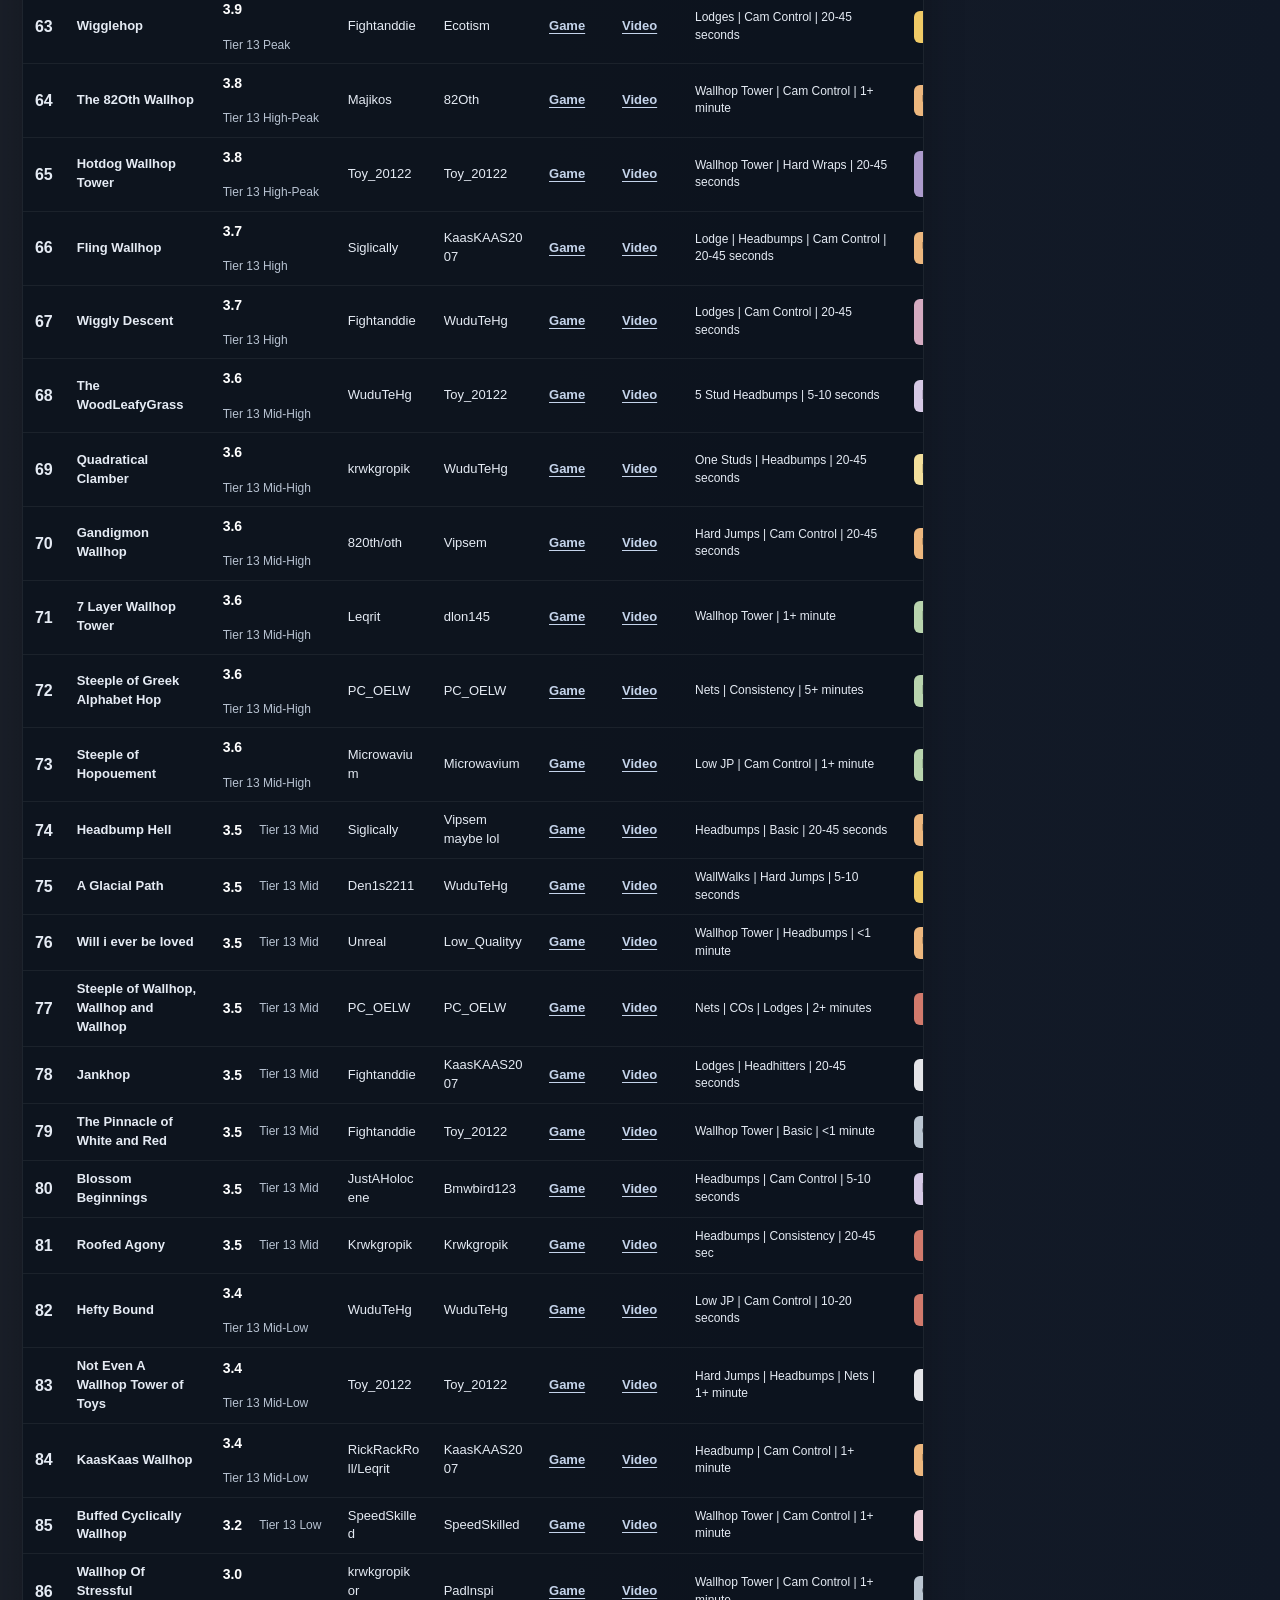
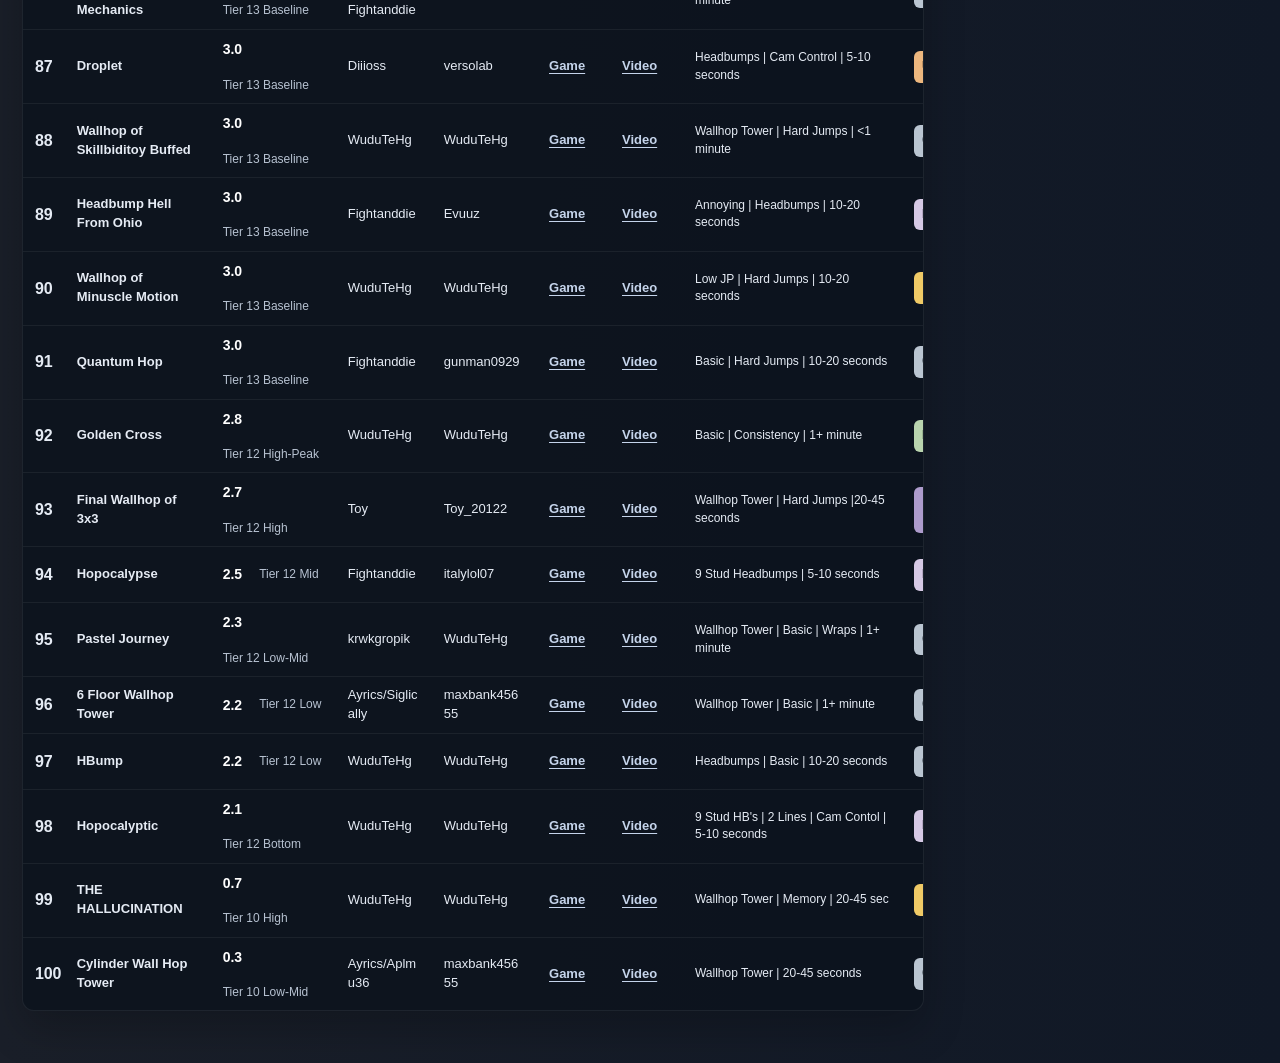
==== commit 60f8f98f: "Update index.html" ====
--- a/index.html
+++ b/index.html
@@ -30,6 +30,9 @@
 
   <main class="shell page">
     <section class="page-intro" aria-label="Ranking introduction">
+      <span style="display:block; margin-bottom:9px; color:#A7B4C7; font-size:12px; font-weight:700; letter-spacing:0.11em;">
+          THE TOP WALLHOPS
+      </span>
       <h1 id="pageTitle">PC Wallhops</h1>
       <p id="pageDescription" hidden></p>
       <p class="tier-notice"><span class="notice-icon" aria-hidden="true">i</span> These tiers do not refer to normal obby tiers.</p>
--- a/site-additions.css
+++ b/site-additions.css
@@ -63,3 +63,20 @@
  .rules-section li:before { right:calc(100% + 12px); }
  .rules-note { margin:0 14px 16px; padding:12px; font-size:13px; }
 }
+
+/* Same small heading shown above "Rules", now also above PC / Mobile titles. */
+.page-intro::before {
+  content: "THE TOP WALLHOPS";
+  display: block;
+  margin-bottom: 9px;
+  color: #a7b4c7;
+  font-size: 12px;
+  font-weight: 700;
+  letter-spacing: .11em;
+  line-height: 1.35;
+}
+
+/* Hide the section counters on the Rules page: "02 rules", "05 rules", etc. */
+.rules-count {
+  display: none !important;
+}
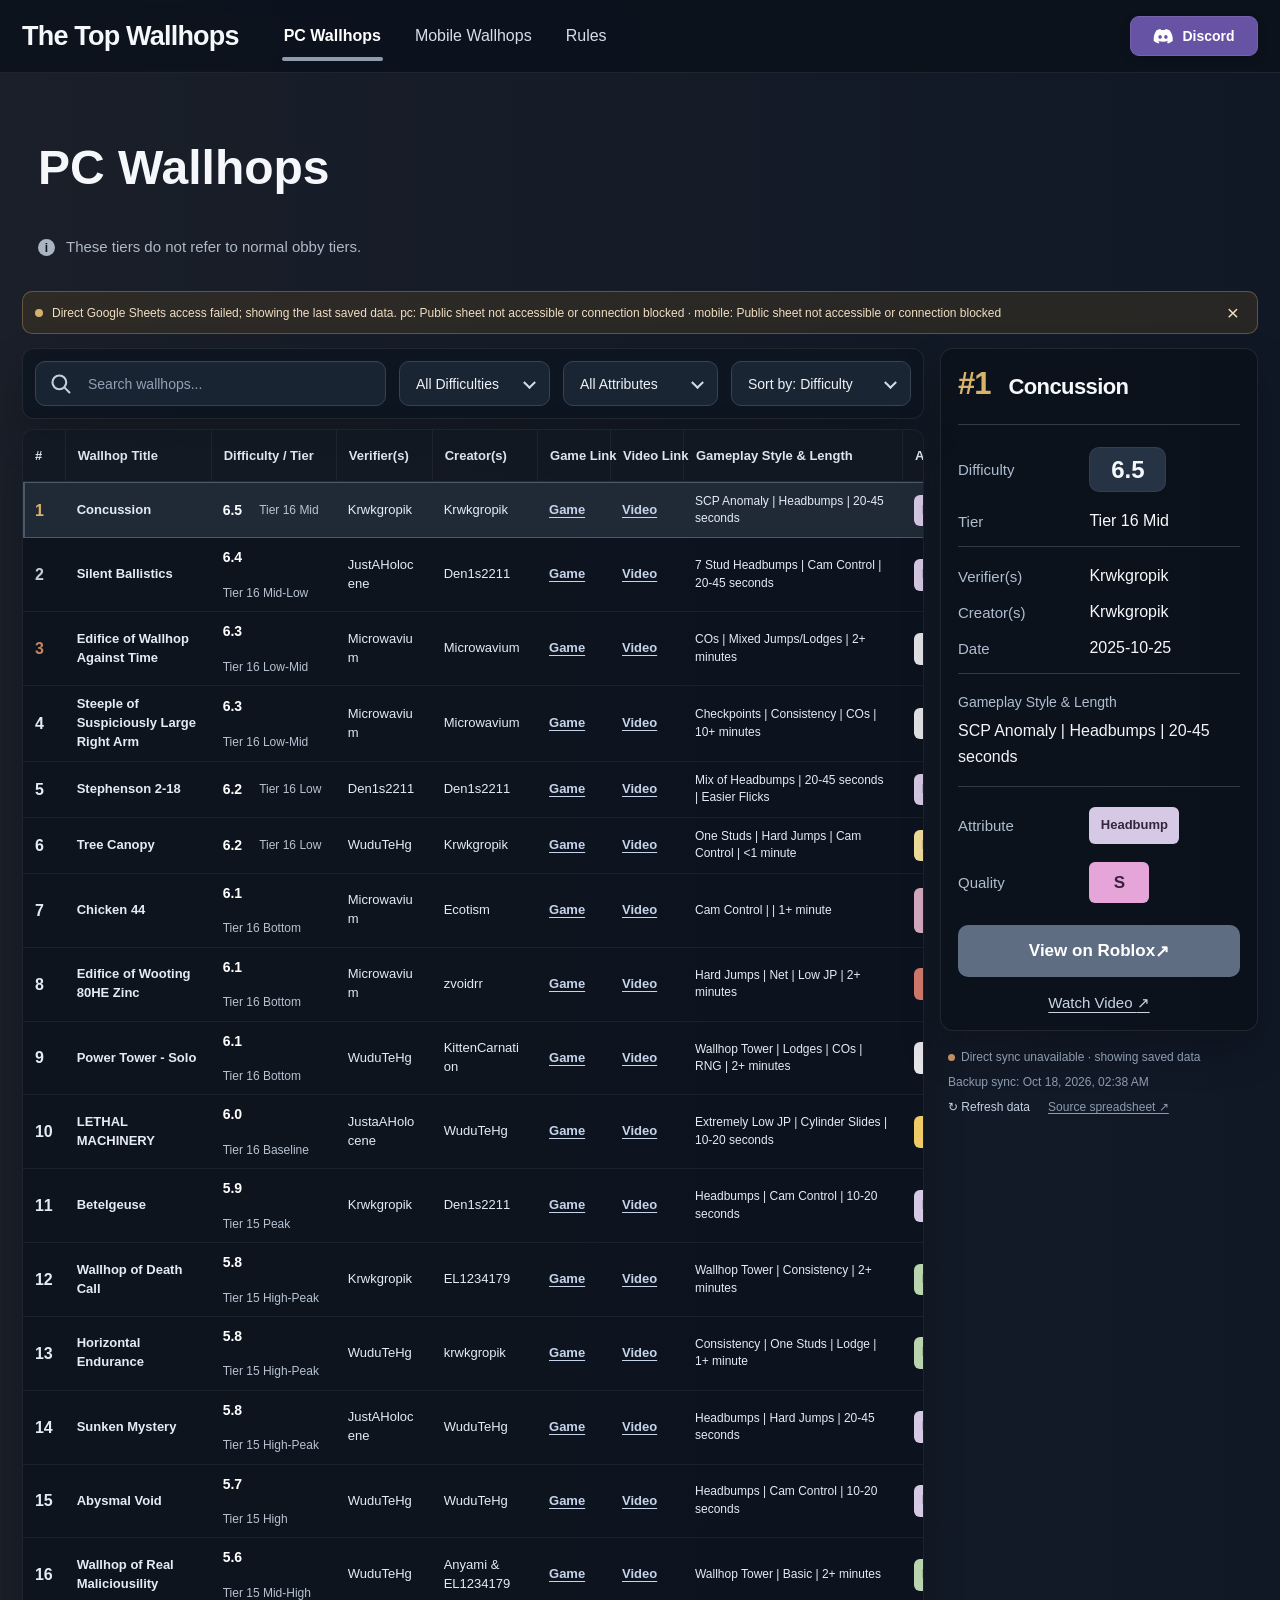
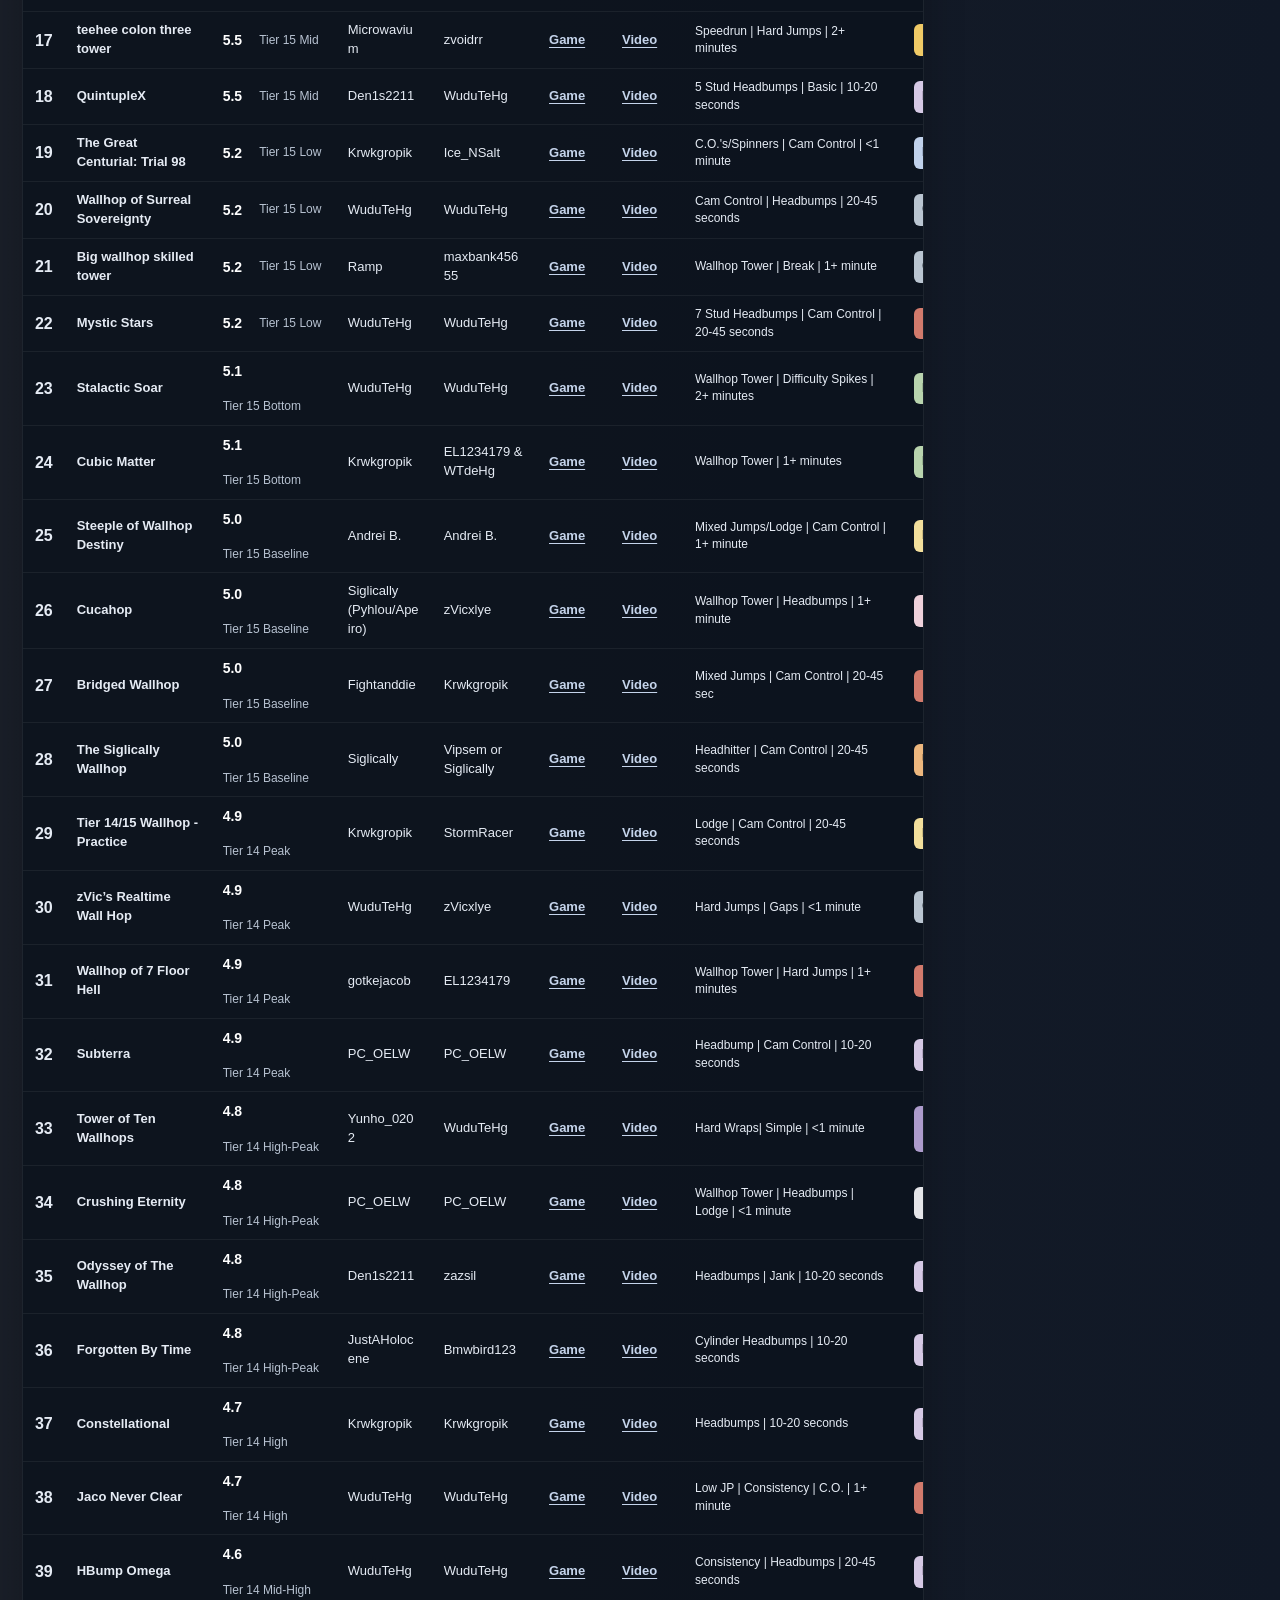
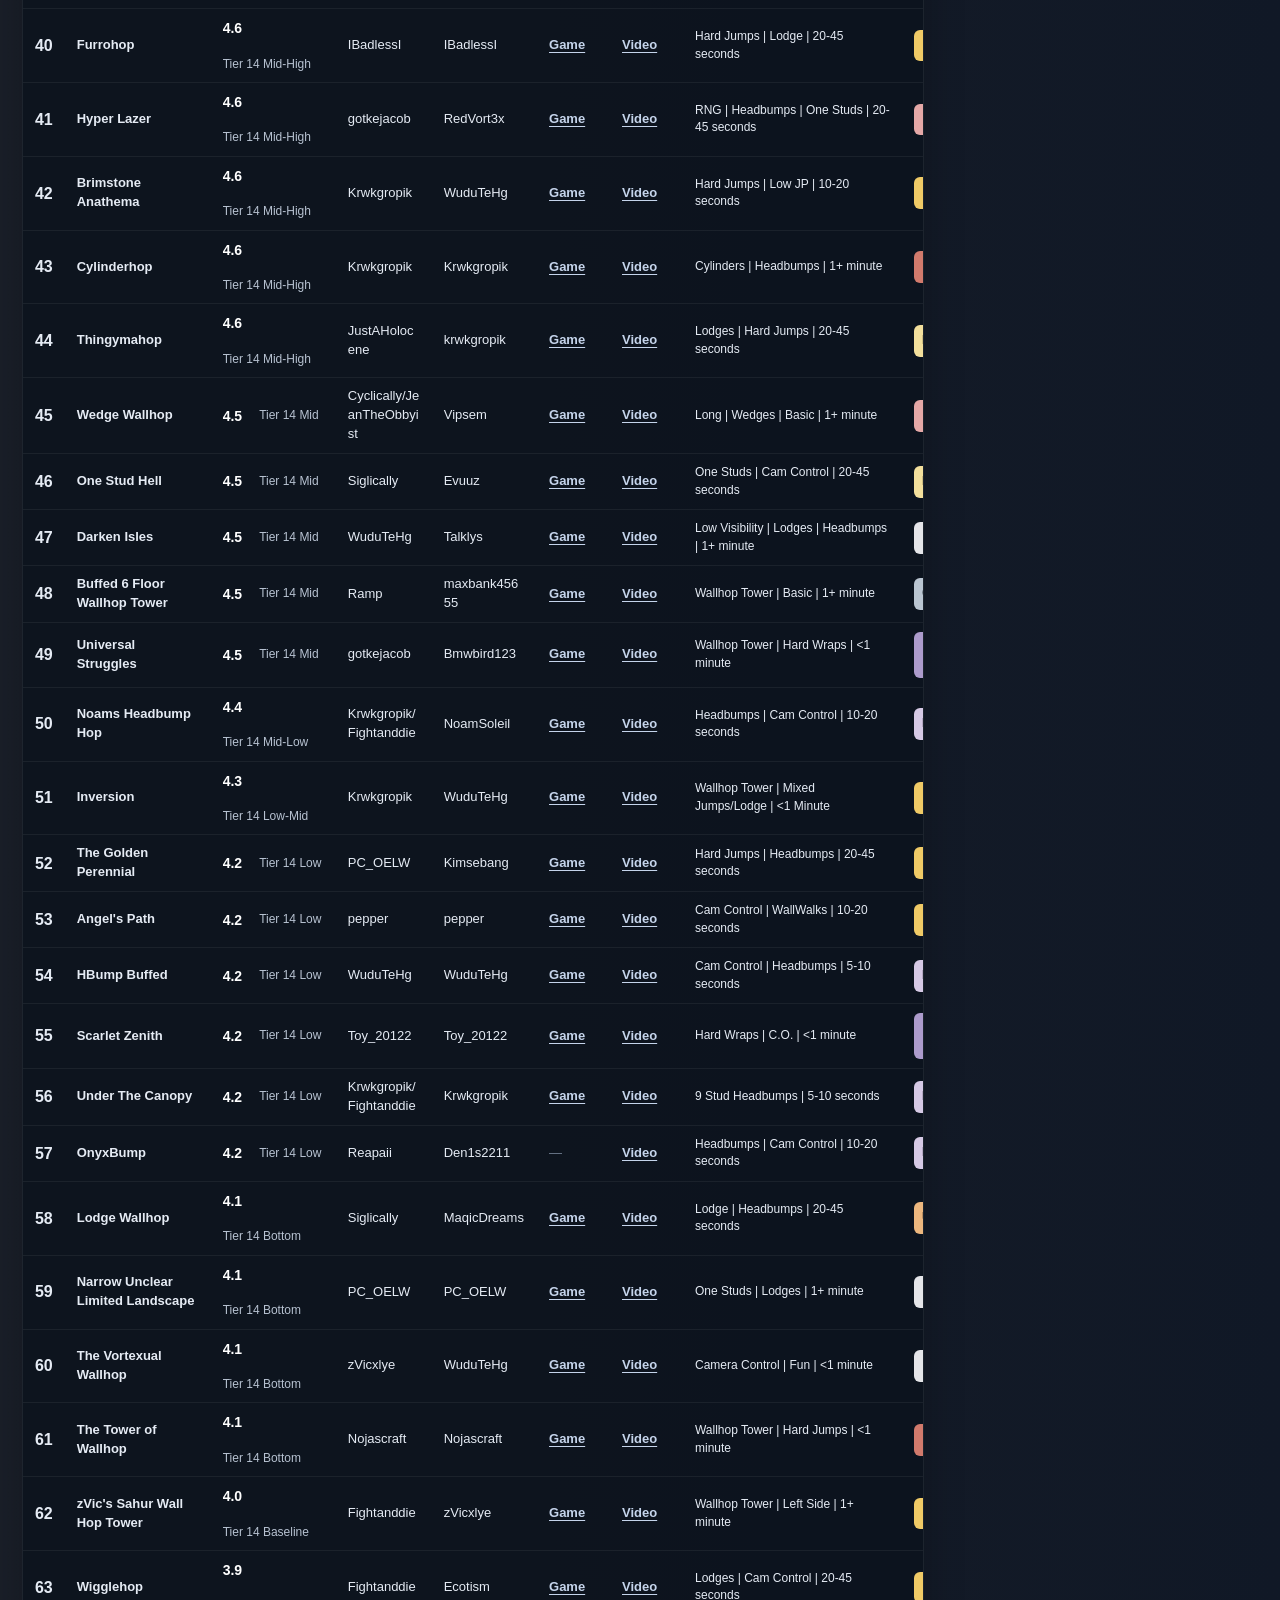
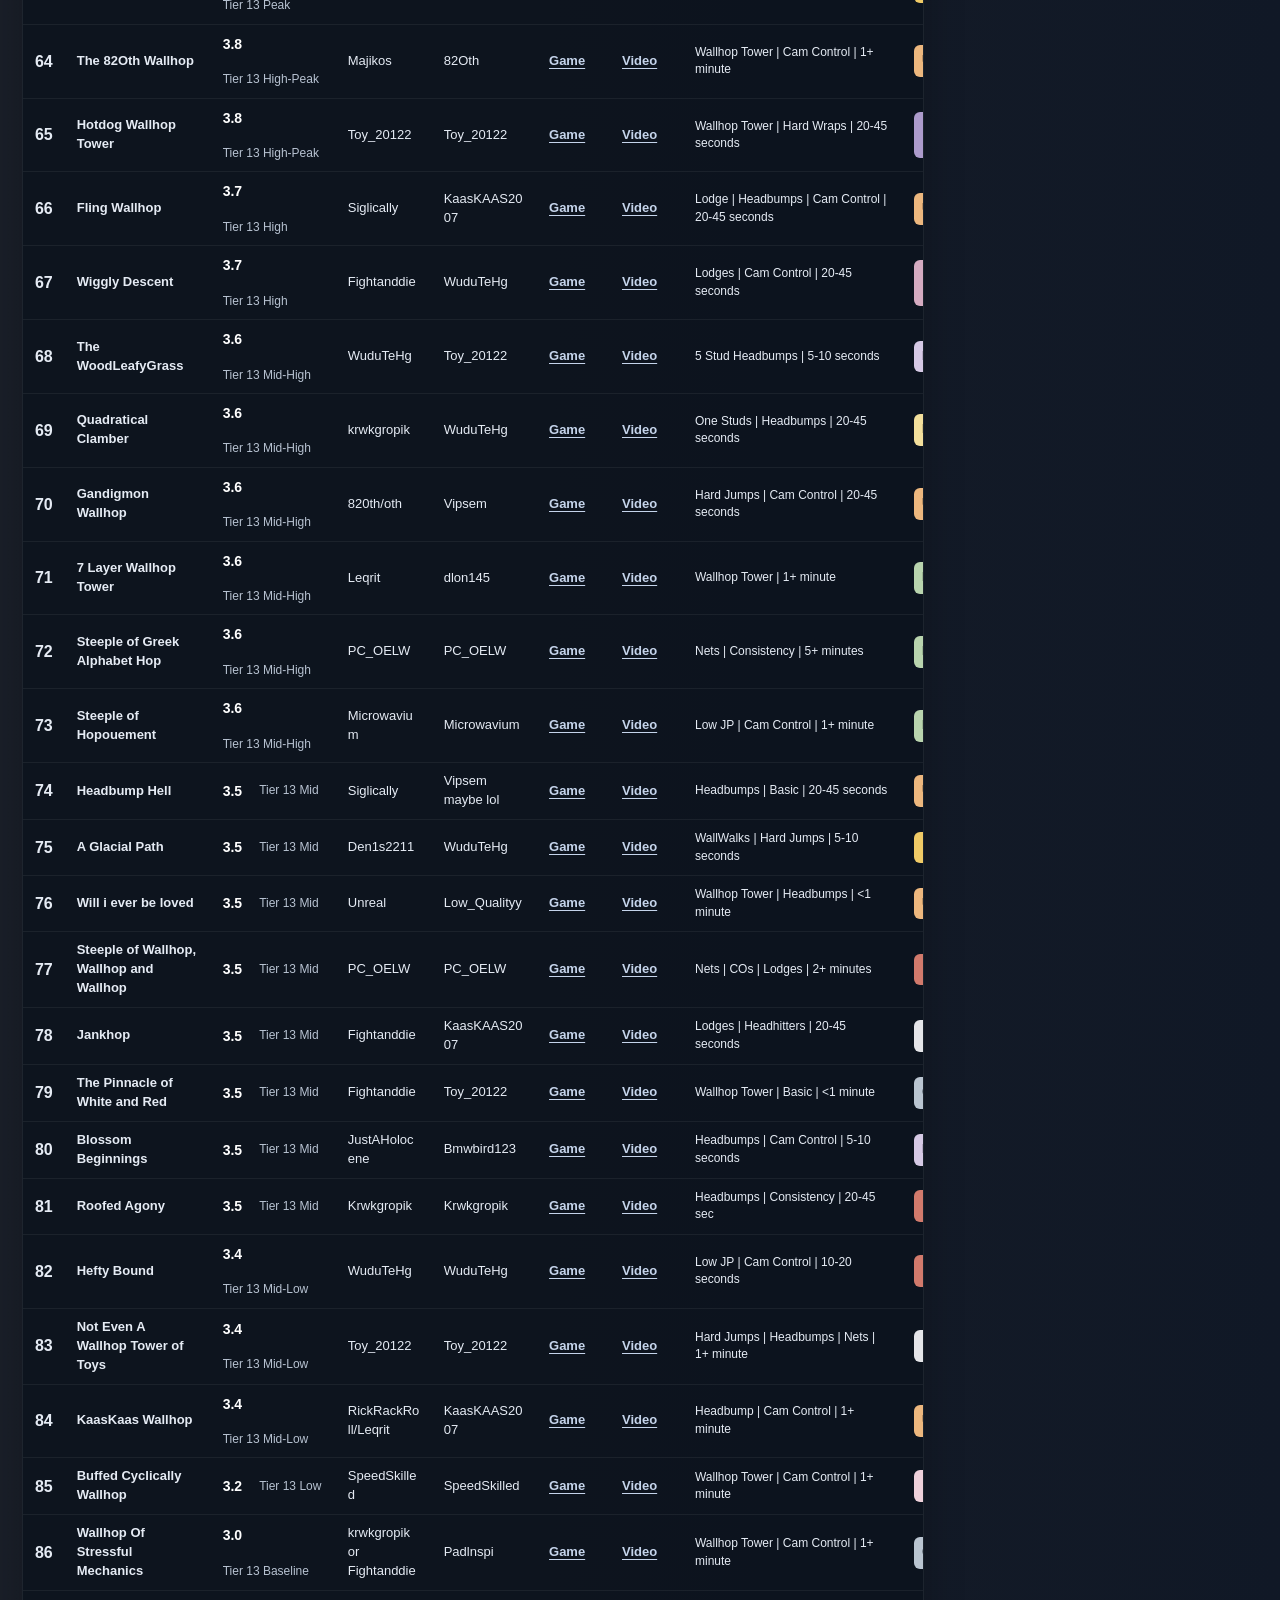
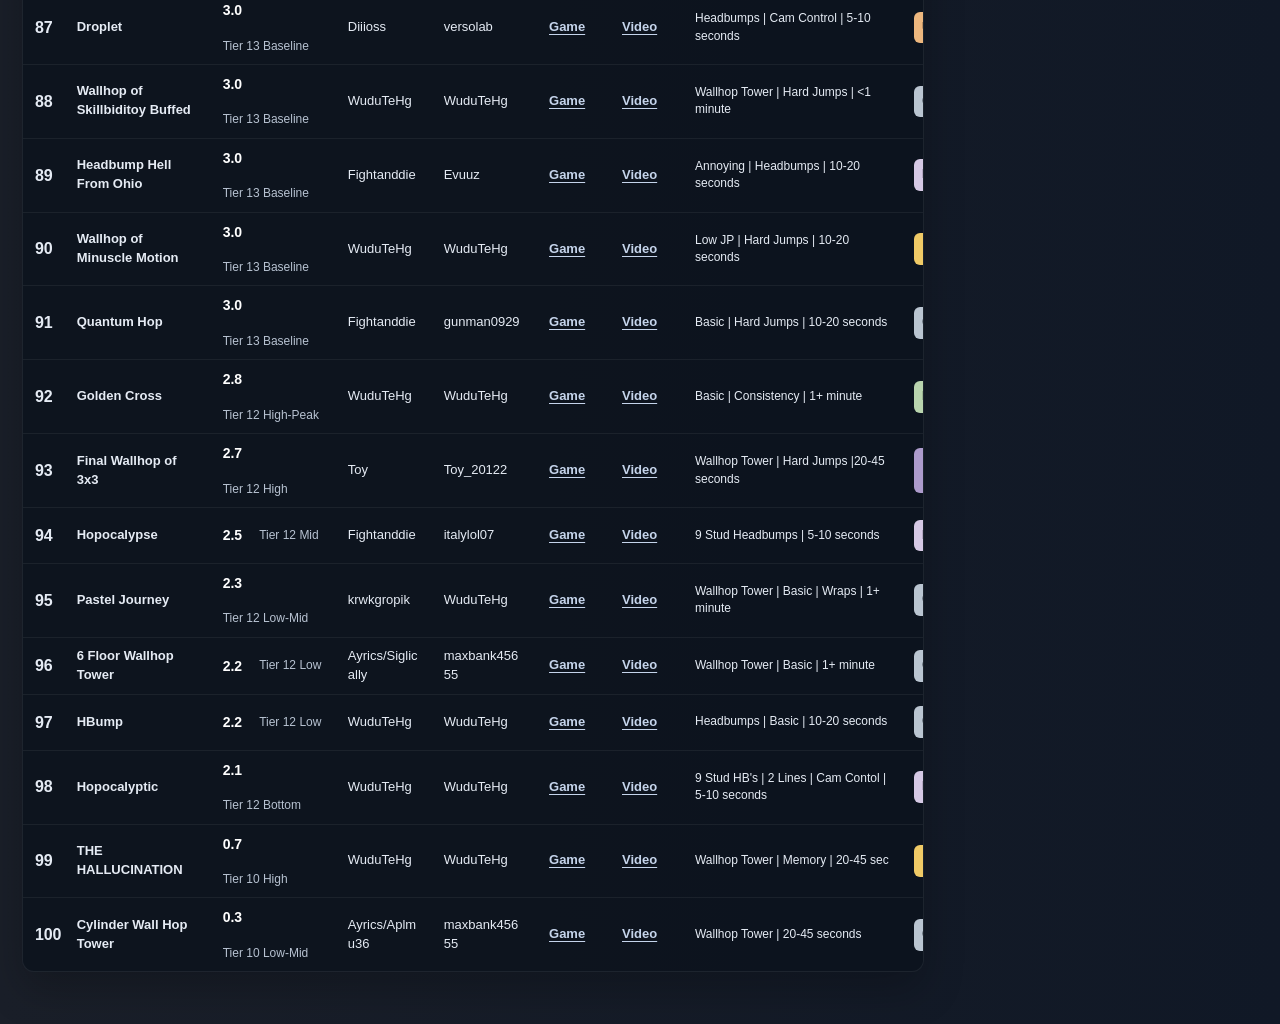
==== commit dcebbe2c: "Update index.html" ====
--- a/index.html
+++ b/index.html
@@ -30,9 +30,6 @@
 
   <main class="shell page">
     <section class="page-intro" aria-label="Ranking introduction">
-      <span style="display:block; margin-bottom:9px; color:#A7B4C7; font-size:12px; font-weight:700; letter-spacing:0.11em;">
-          THE TOP WALLHOPS
-      </span>
       <h1 id="pageTitle">PC Wallhops</h1>
       <p id="pageDescription" hidden></p>
       <p class="tier-notice"><span class="notice-icon" aria-hidden="true">i</span> These tiers do not refer to normal obby tiers.</p>
--- a/site-additions.css
+++ b/site-additions.css
@@ -20,7 +20,7 @@
   box-shadow:0 3px 10px rgba(0,0,0,.15);
   transition:background-color .15s ease;
 }
-.site-header-inner a.discord-cta:hover { background:#7864bc; border-color:#9684cf; }
+.site-header-inner a.discord-cta:hover { background:#5865f2;; border-color:#9684cf; }
 .site-header-inner .discord-cta.is-unconfigured { opacity:.78; cursor:default; }
 .site-header-inner .discord-cta svg { width:20px; height:20px; fill:currentColor; stroke:none; flex:none; }
 
@@ -80,3 +80,9 @@
 .rules-count {
   display: none !important;
 }
+
+/* THE TOP WALLHOPS 중복 표시 제거 */
+.page-intro::before {
+    content: none !important;
+    display: none !important;
+}
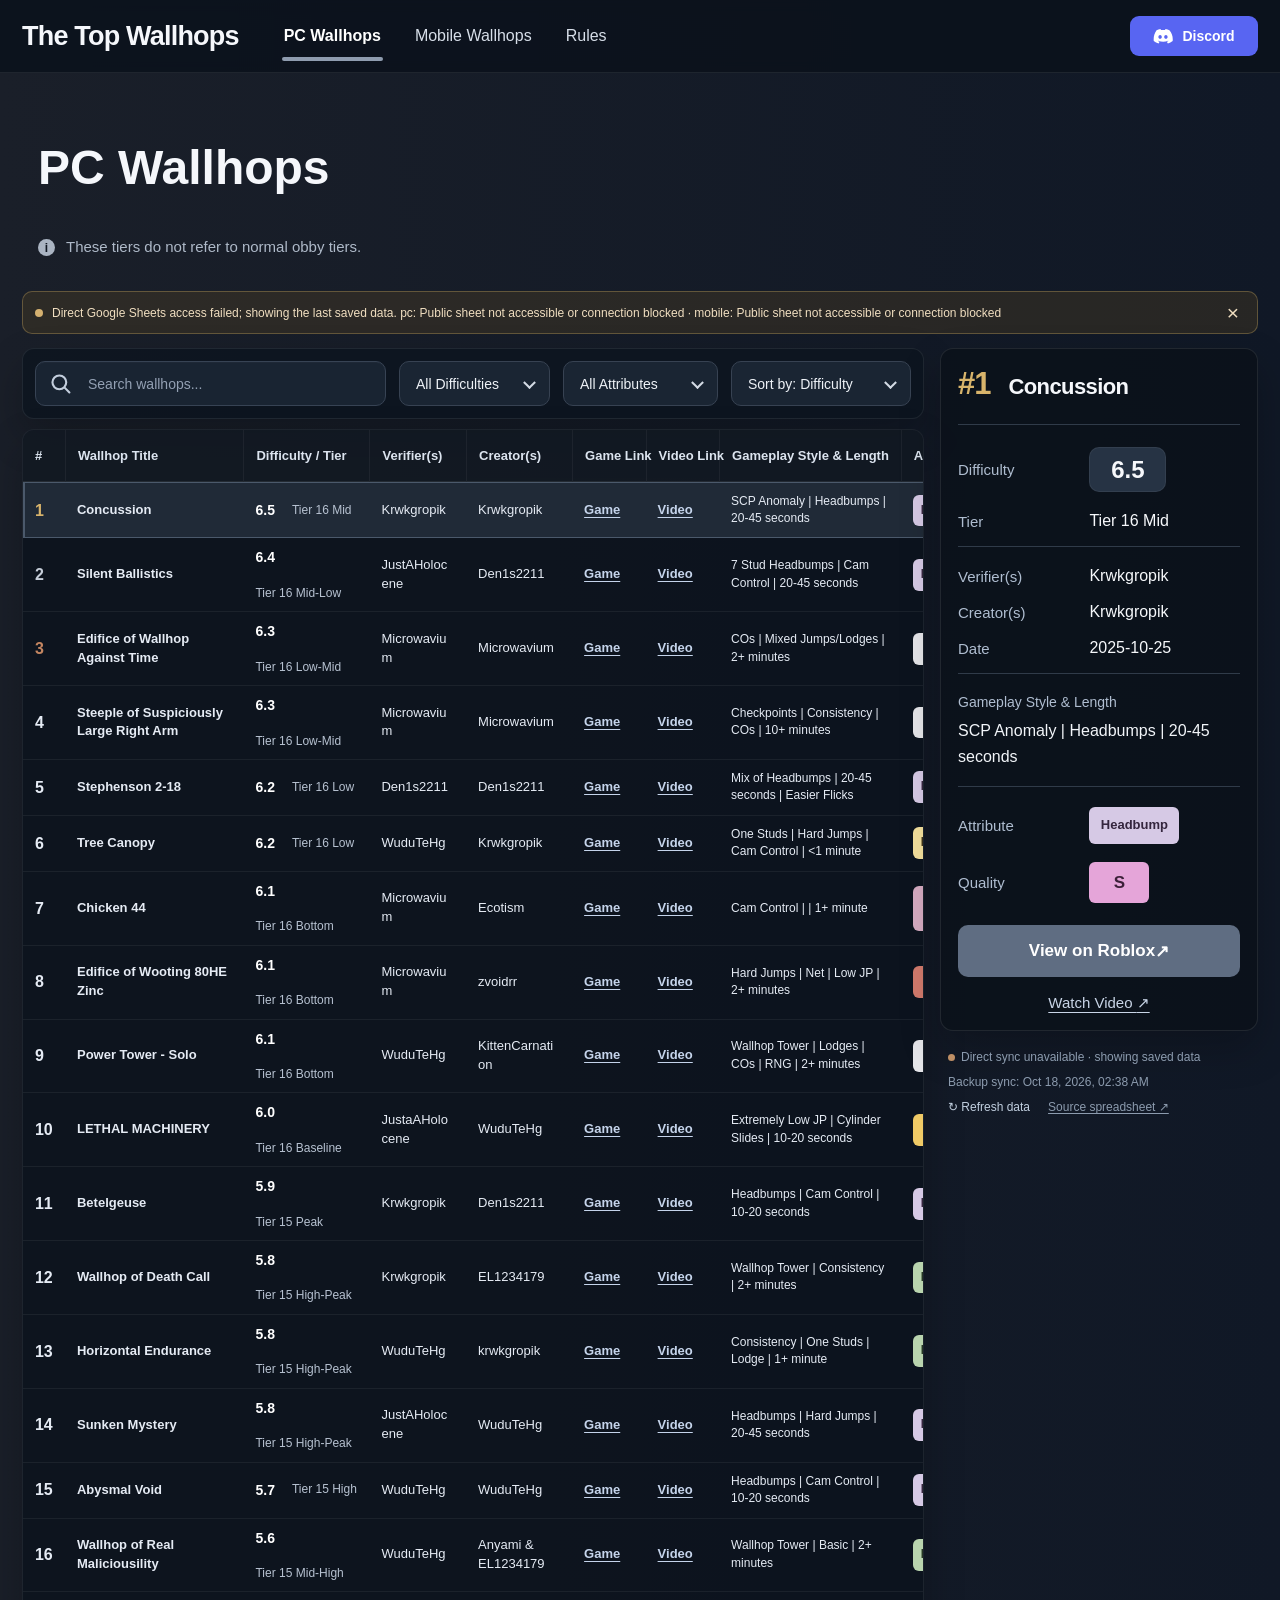
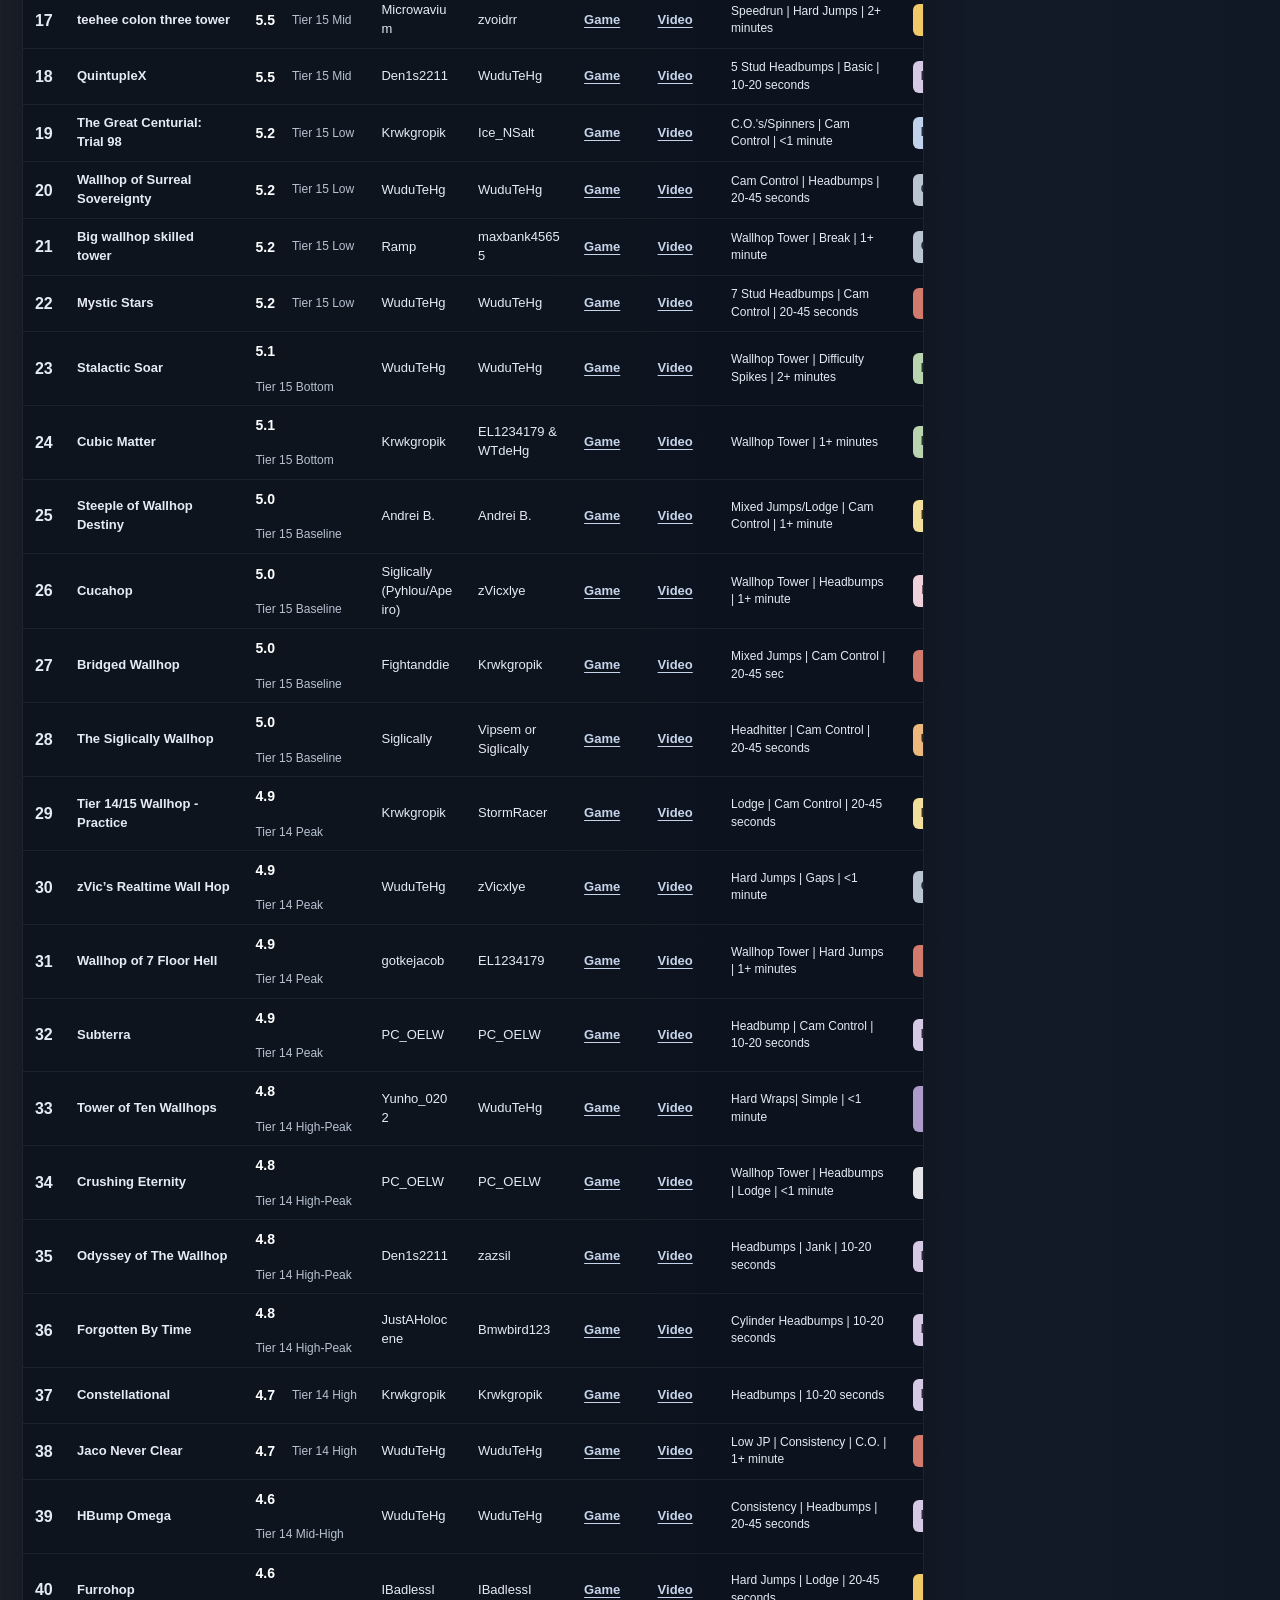
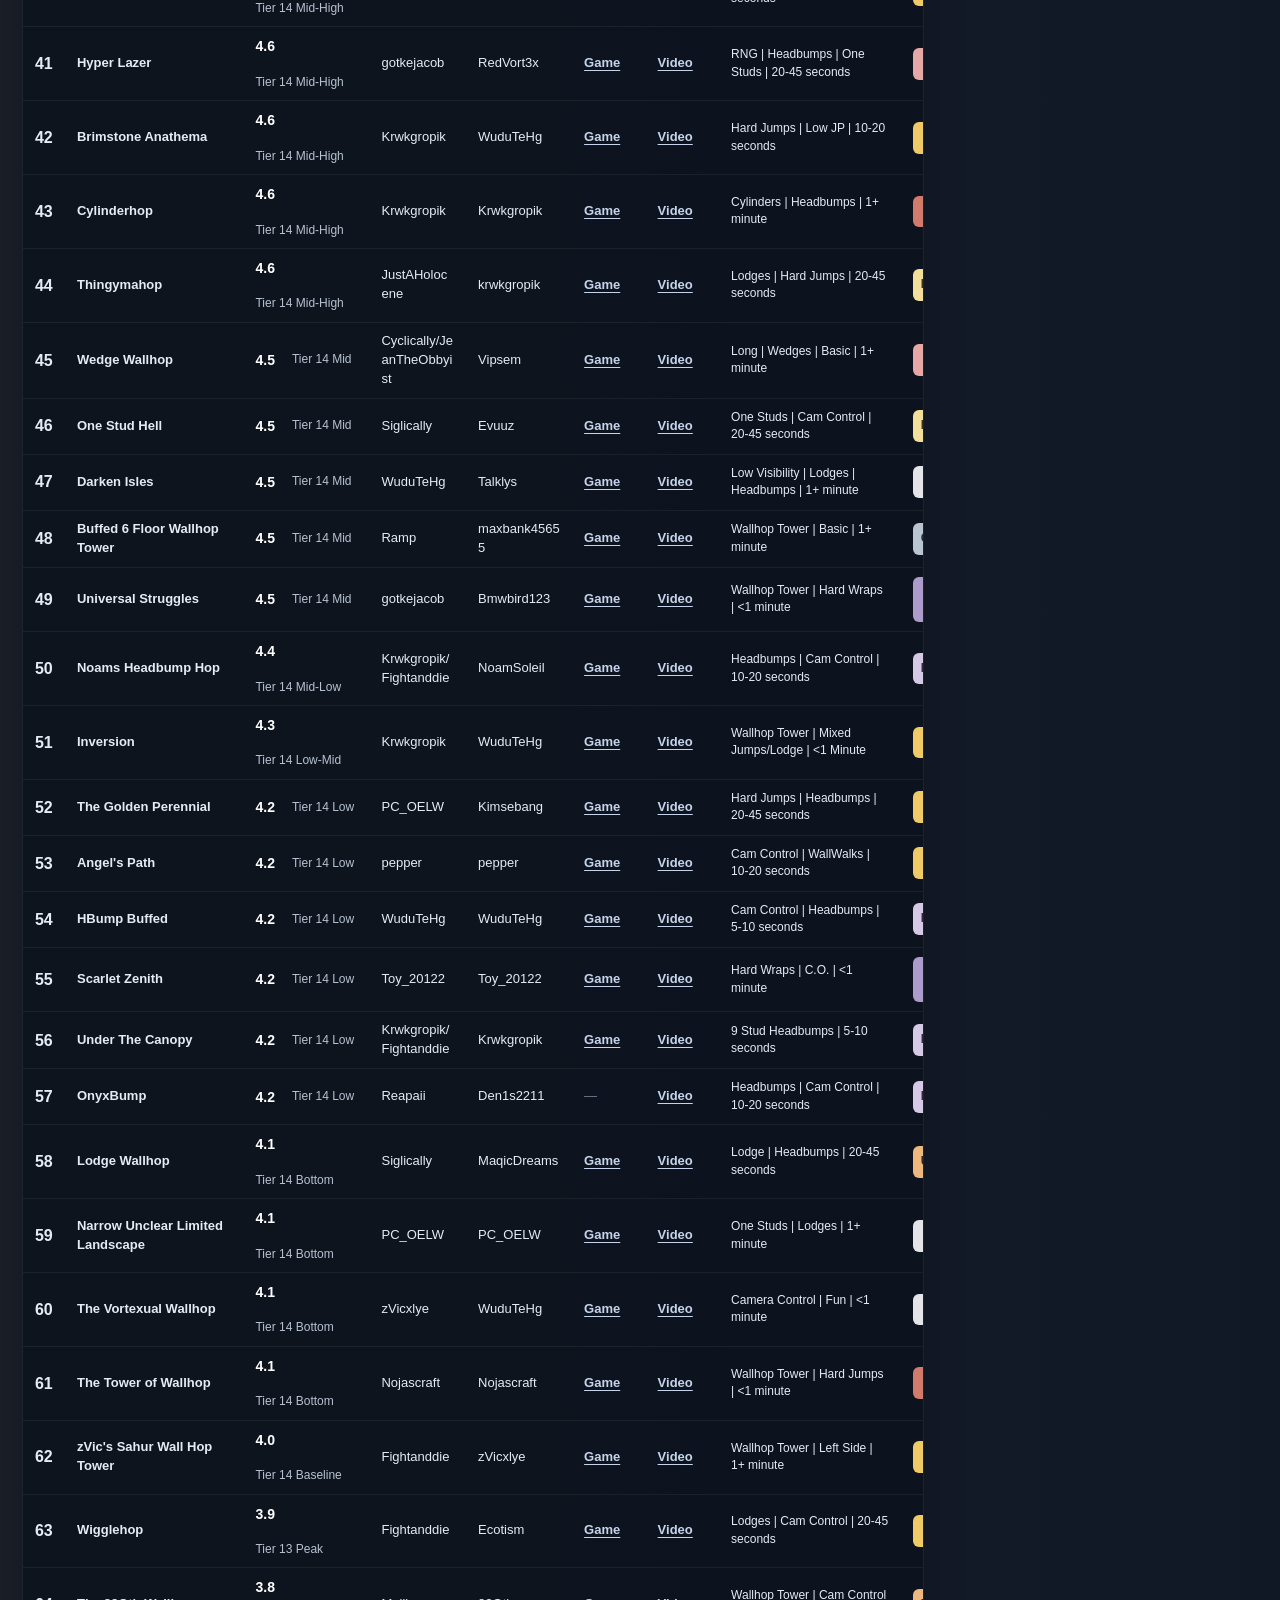
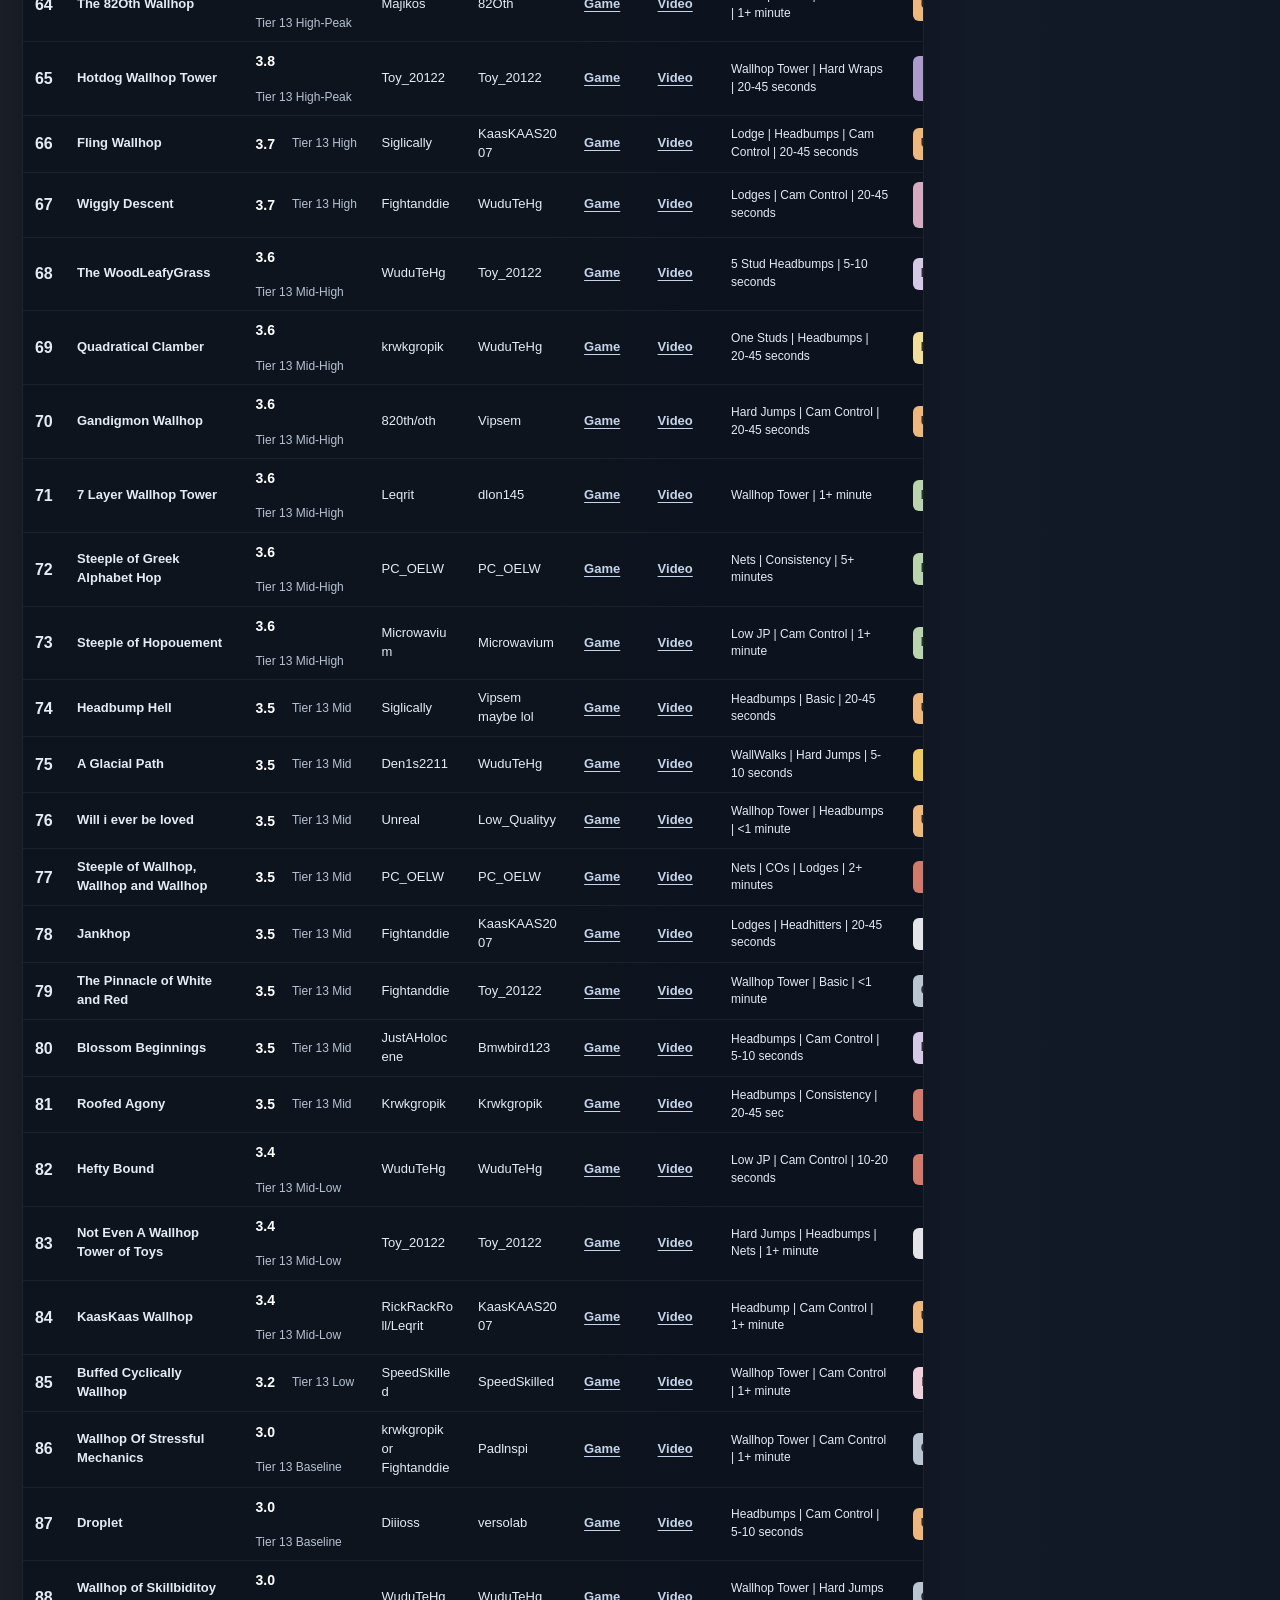
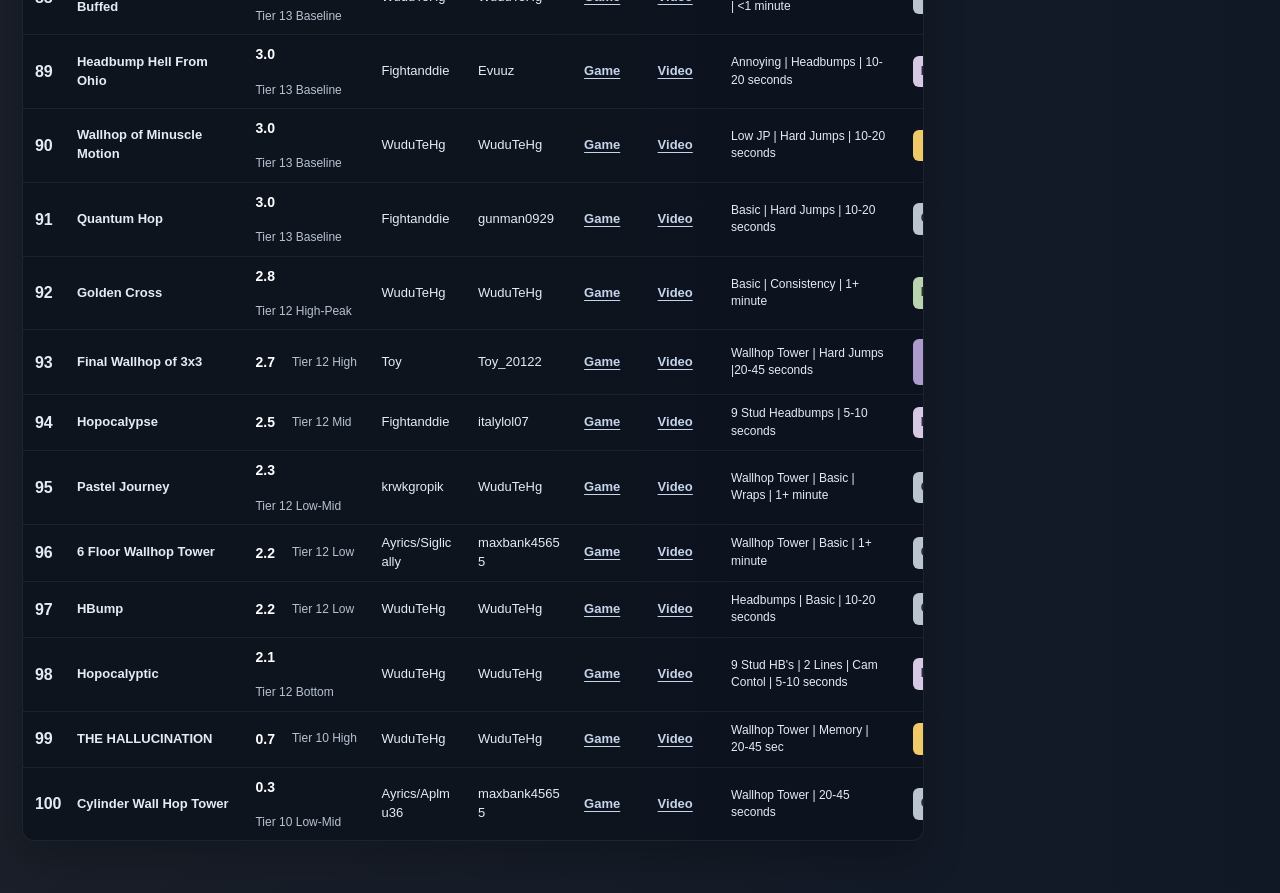
==== commit f6c36a17: "Update index.html" ====
--- a/index.html
+++ b/index.html
@@ -10,6 +10,9 @@
   <link rel="stylesheet" href="./styles.css">
   <link rel="stylesheet" href="./badge-colors.css">
   <link rel="stylesheet" href="./site-additions.css">
+  <link rel="icon" href="./favicon.ico?v=2" sizes="any">
+  <link rel="icon" type="image/png" href="./favicon.png?v=2">
+  <link rel="apple-touch-icon" href="./apple-touch-icon.png">
 </head>
 <body>
   <header class="site-header">
--- a/styles.css
+++ b/styles.css
@@ -169,6 +169,43 @@
     display: none !important;
 }
 
+/* 긴 월홉 이름 자동 줄바꿈 */
+.rankings-table td.title-value {
+    white-space: normal !important;
+    overflow-wrap: anywhere !important;
+    word-break: break-word !important;
+}
+
+/* 월홉 이름 칸 너비 확대 */
+.rankings-table .col-title {
+    width: 17% !important;
+}
+
+.rankings-table .col-style {
+    width: 17.3% !important;
+}
+
+/* Mobile Wallhops에만 적용 */
+body:has(.nav-item[data-platform="mobile"].is-active) 
+.rankings-table td.title-value {
+    white-space: normal !important;
+    overflow-wrap: anywhere !important;
+    word-break: break-all !important;
+    max-width: 0;
+}
+
+/* Mobile 순위표 이름 칸 확대 */
+body:has(.nav-item[data-platform="mobile"].is-active)
+.rankings-table .col-title {
+    width: 19% !important;
+}
+
+/* 다른 칸과의 너비 균형 */
+body:has(.nav-item[data-platform="mobile"].is-active)
+.rankings-table .col-style {
+    width: 15.3% !important;
+}
+
 @media(max-width:1500px){.site-header-inner{gap:20px}.main-nav{gap:0}.rankings-table{min-width:1050px}.col-title{width:14%}.content-grid{grid-template-columns:minmax(0,1fr) 318px}.detail-panel{padding:17px}.detail-heading h2{font-size:22px}}
 @media(max-width:1040px){.content-grid{grid-template-columns:1fr}.details-column{max-width:680px}.detail-panel{position:static}.site-header{height:auto}.site-header-inner{min-height:70px;flex-wrap:wrap;padding:9px 0;gap:6px 16px}.brand{font-size:24px}.main-nav{order:3;width:100%;height:47px;overflow-x:auto}.nav-item{height:47px;padding:0 15px}.nav-item.is-active:after{bottom:3px}.header-search{width:min(360px,49vw)}.page-intro{padding-left:4px;padding-right:4px}.page-intro h1{font-size:48px}.toolbar{flex-wrap:wrap}.toolbar-search{flex-basis:100%}.select-wrap{flex:1}.select-wrap select,.select-wrap.sort-wrap select{min-width:0;width:100%;max-width:none}.table-scroll{scrollbar-width:thin}}
 @media(max-width:620px){.shell{width:calc(100% - 24px)}.site-header-inner{justify-content:space-between}.header-search{order:2;width:100%;margin:7px 0 2px}.main-nav{order:3;gap:0}.nav-item{font-size:13px}.page-intro{padding-top:23px;padding-bottom:18px}.page-intro h1{font-size:41px}.page-intro>p{font-size:15px}.page-intro .tier-notice{font-size:12px}.toolbar{padding:9px;gap:8px}.toolbar-search{height:42px}.select-wrap{flex:1 1 calc(50% - 8px)}.select-wrap select,.select-wrap.sort-wrap select{height:42px;font-size:12px;padding:0 24px 0 10px}.select-wrap:after{right:11px}.select-wrap.sort-wrap{flex-grow:1}.table-bottom{font-size:11px}.detail-panel{padding:17px 16px}.detail-heading h2{font-size:24px}.detail-rank{font-size:27px}.detail-line dt,.detail-line dd{font-size:14px}.detail-block p{font-size:15px}}
--- a/site-additions.css
+++ b/site-additions.css
@@ -20,7 +20,7 @@
   box-shadow:0 3px 10px rgba(0,0,0,.15);
   transition:background-color .15s ease;
 }
-.site-header-inner a.discord-cta:hover { background:#5865f2;; border-color:#9684cf; }
+.site-header-inner a.discord-cta:hover { background:#5865f2;}
 .site-header-inner .discord-cta.is-unconfigured { opacity:.78; cursor:default; }
 .site-header-inner .discord-cta svg { width:20px; height:20px; fill:currentColor; stroke:none; flex:none; }
 
@@ -86,3 +86,21 @@
     content: none !important;
     display: none !important;
 }
+
+
+/* Discord 버튼 색상 완전 고정 */
+#discordCta,
+#discordCta:hover,
+#discordCta:active,
+#discordCta:focus,
+#discordCta.is-unconfigured {
+    background: #5865F2 !important;
+    background-image: none !important;
+    border: 0 !important;
+    box-shadow: none !important;
+    opacity: 1 !important;
+    filter: none !important;
+    transform: none !important;
+    transition: none !important;
+    color: #FFFFFF !important;
+}
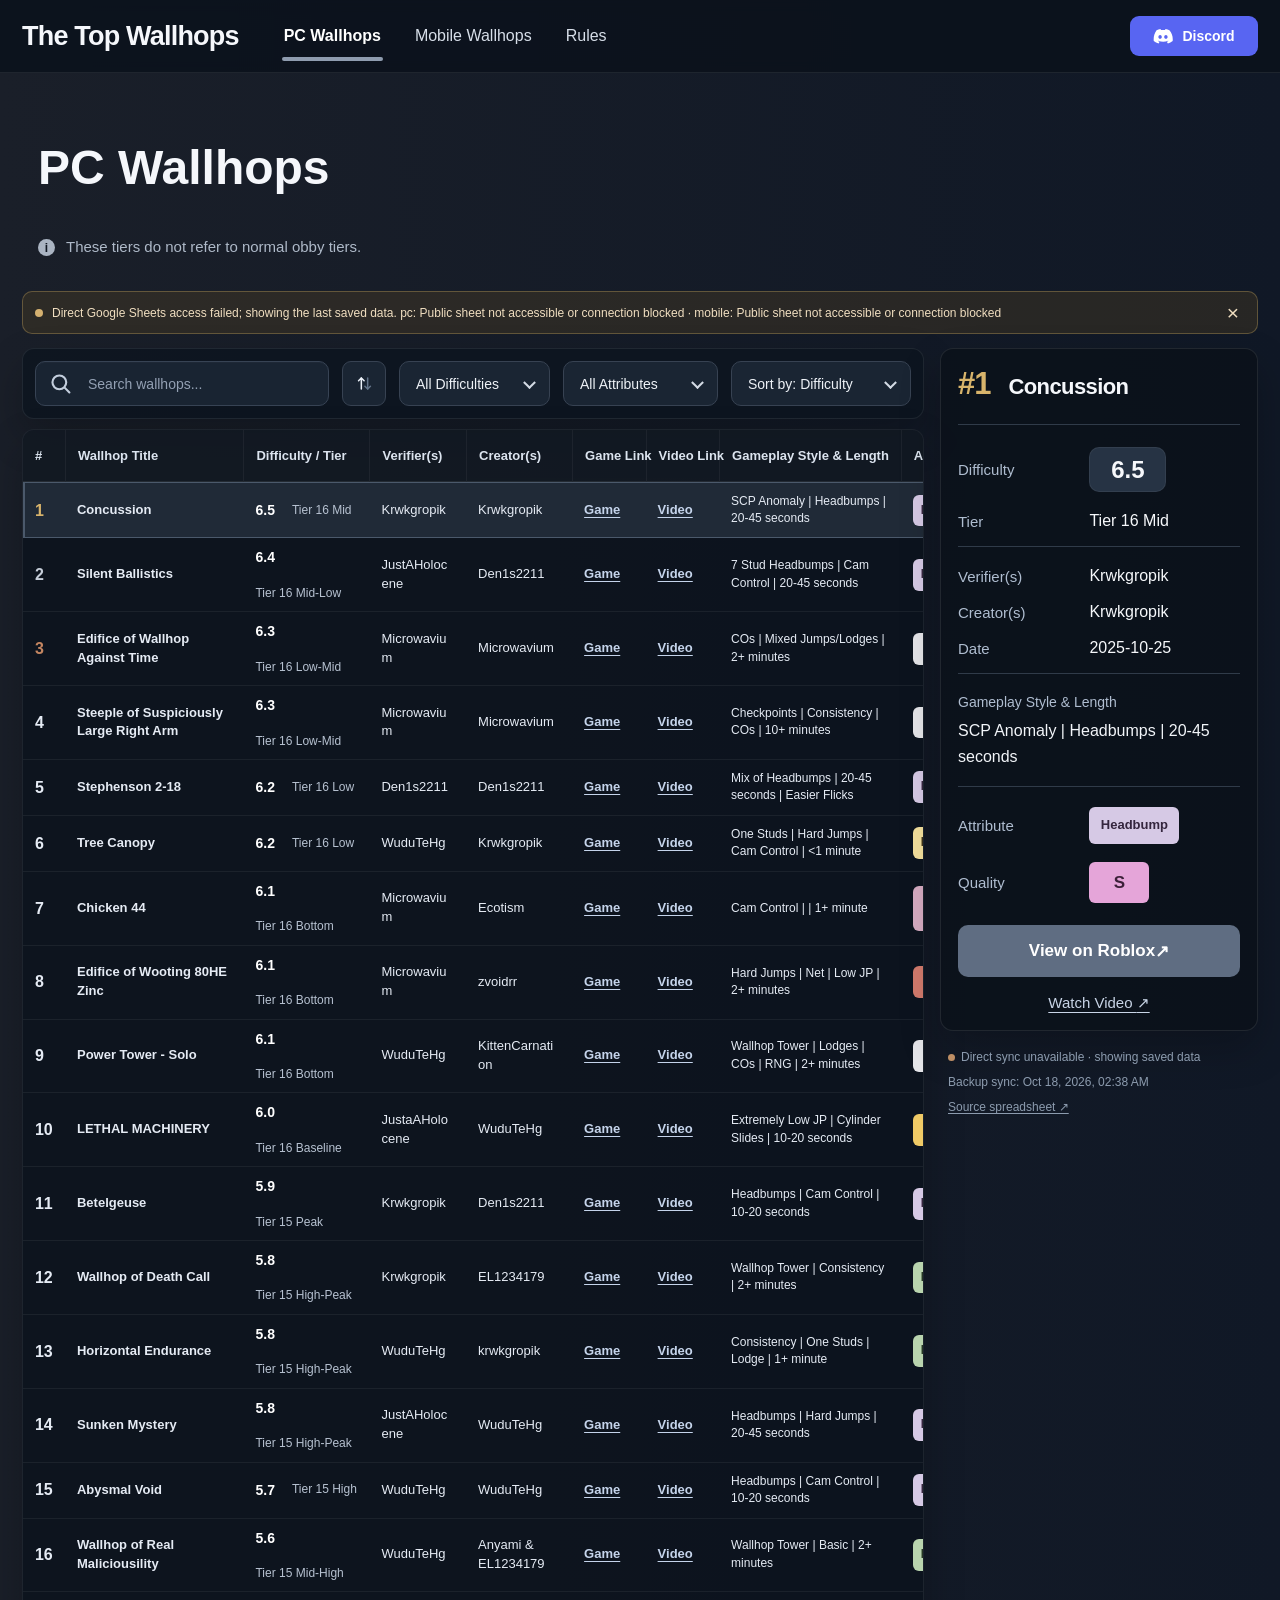
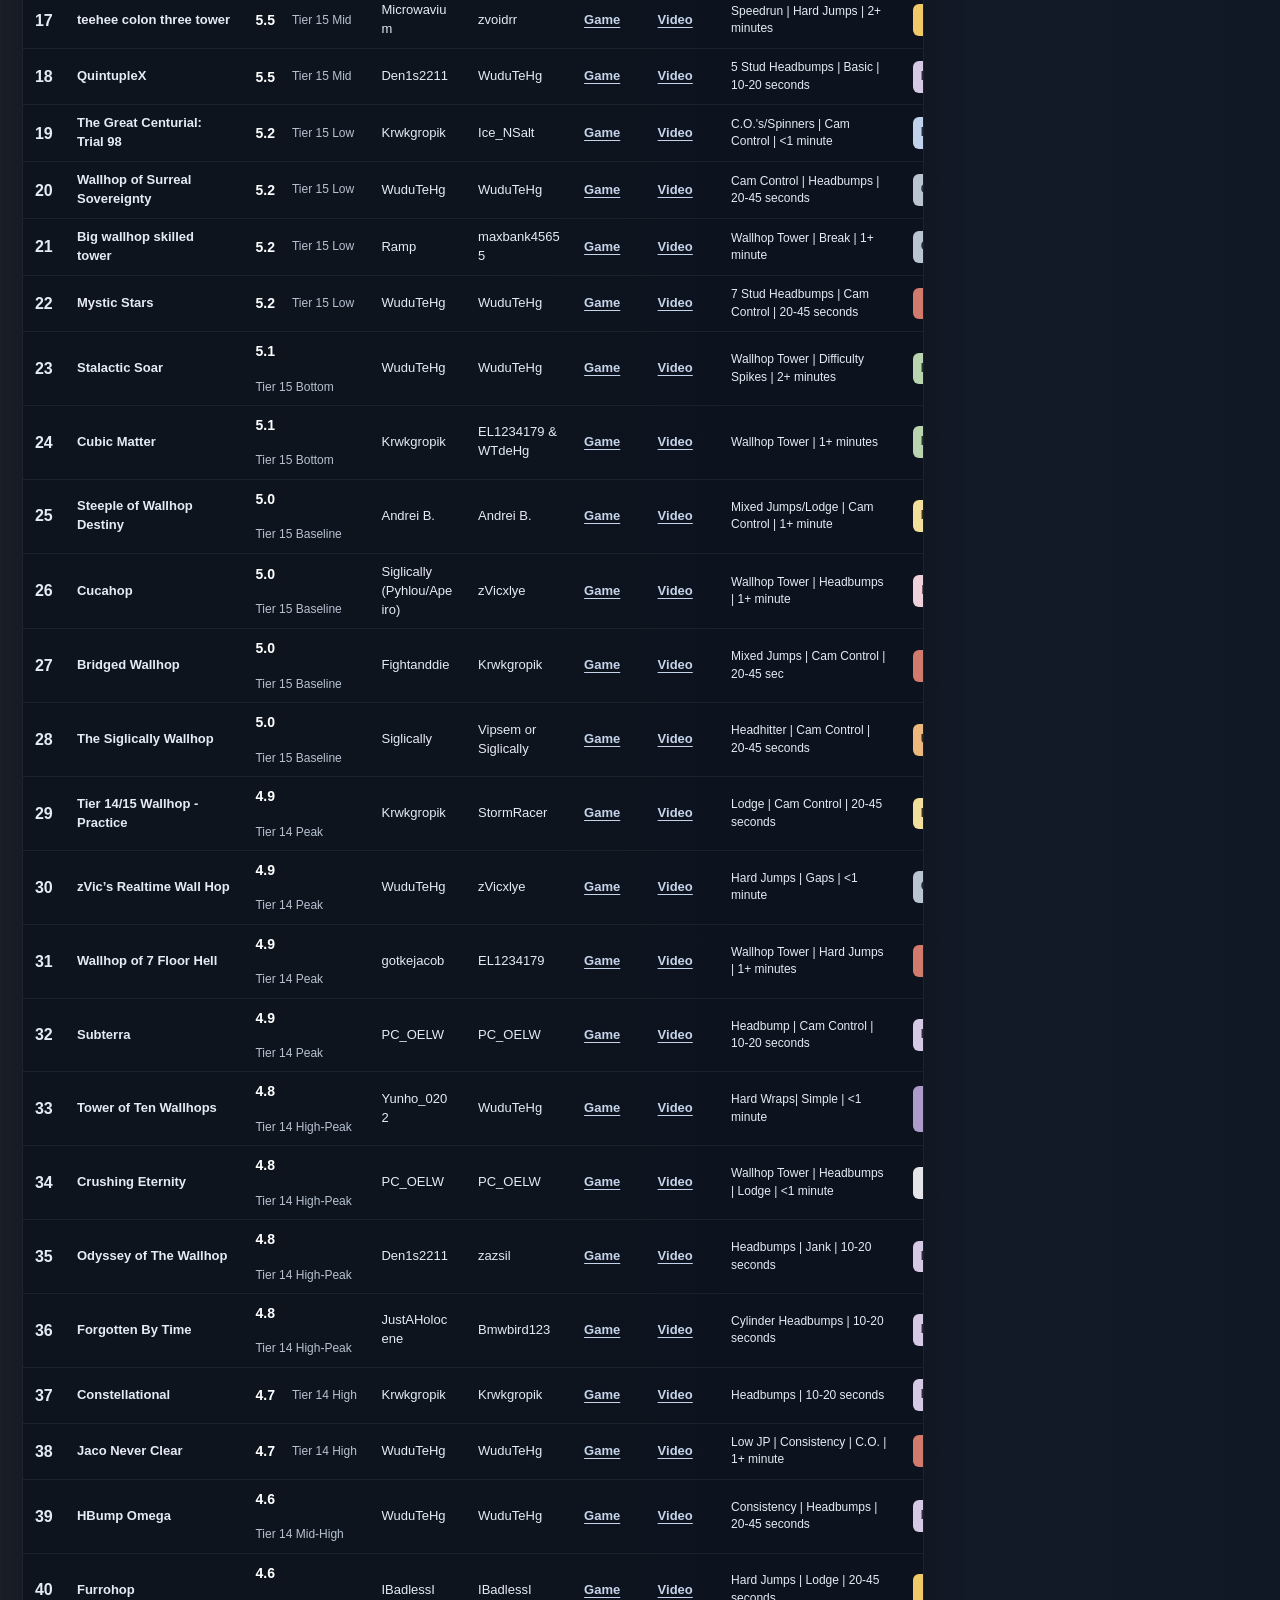
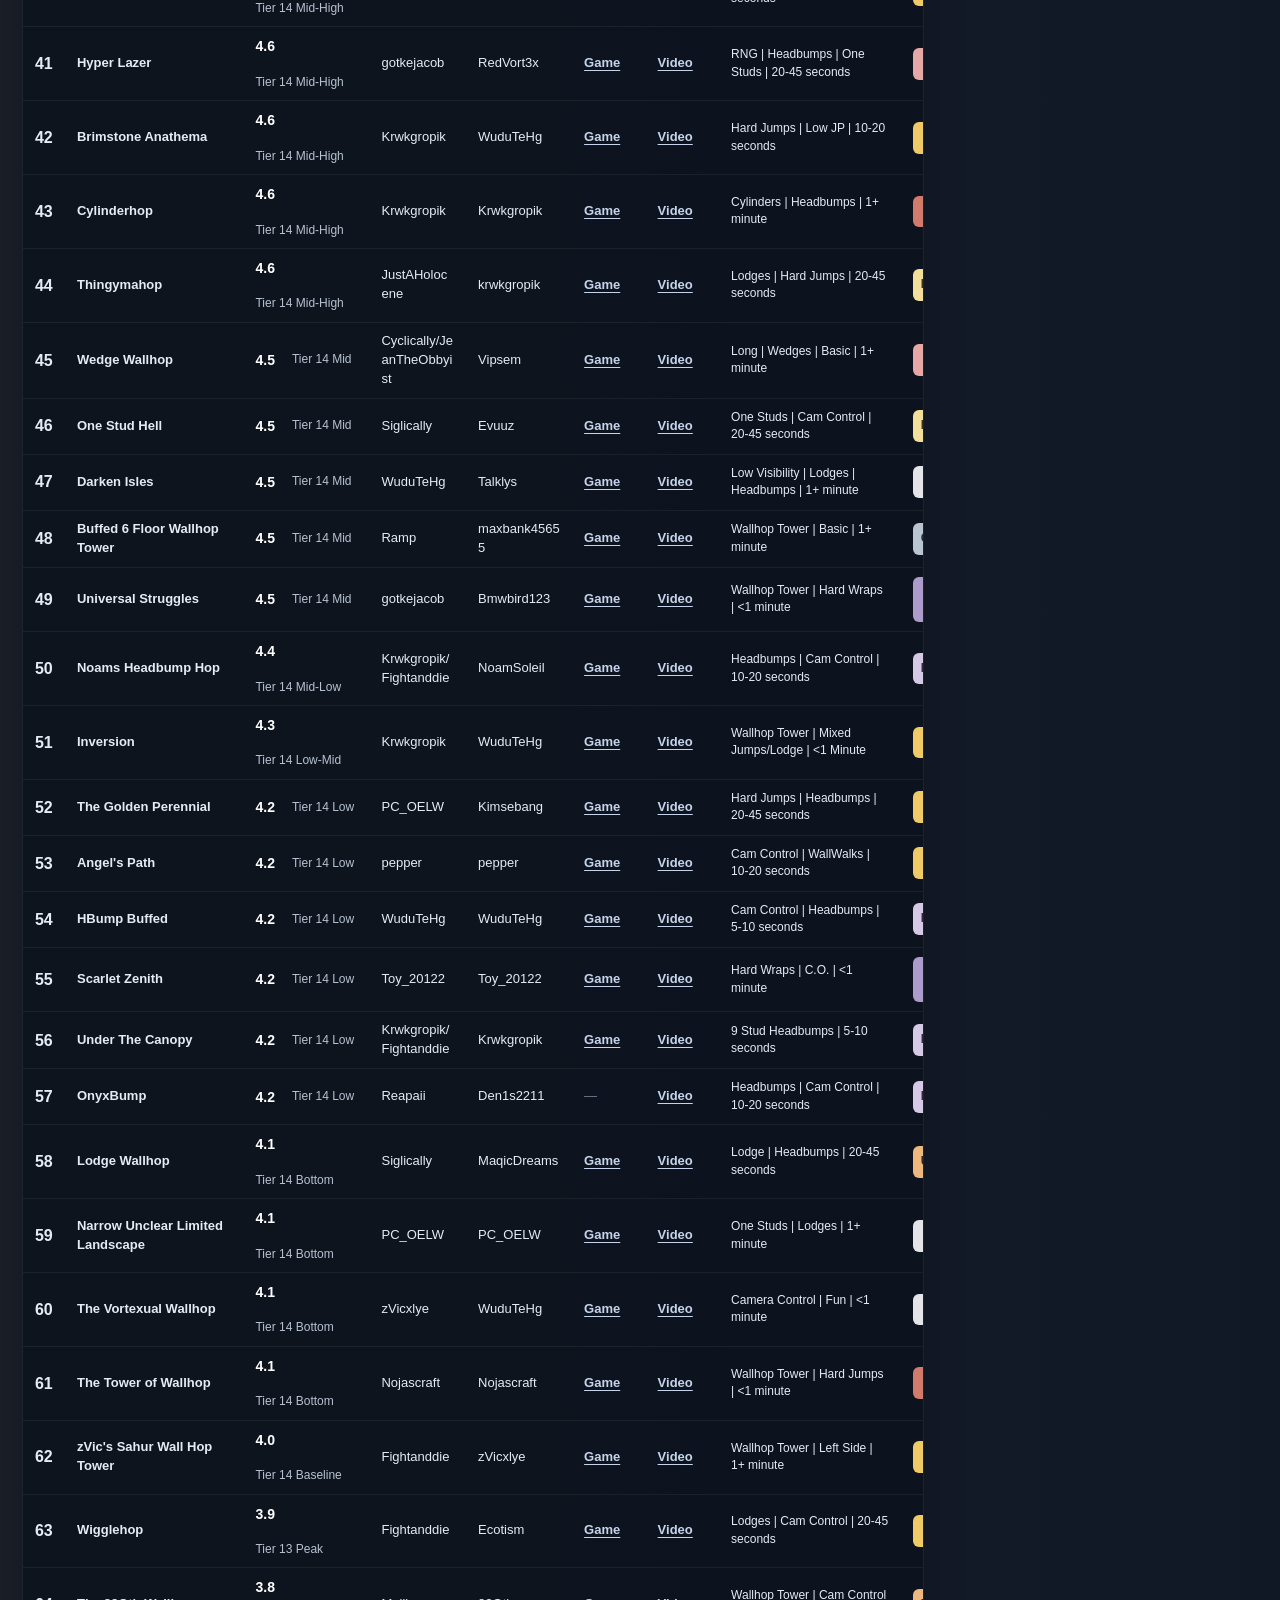
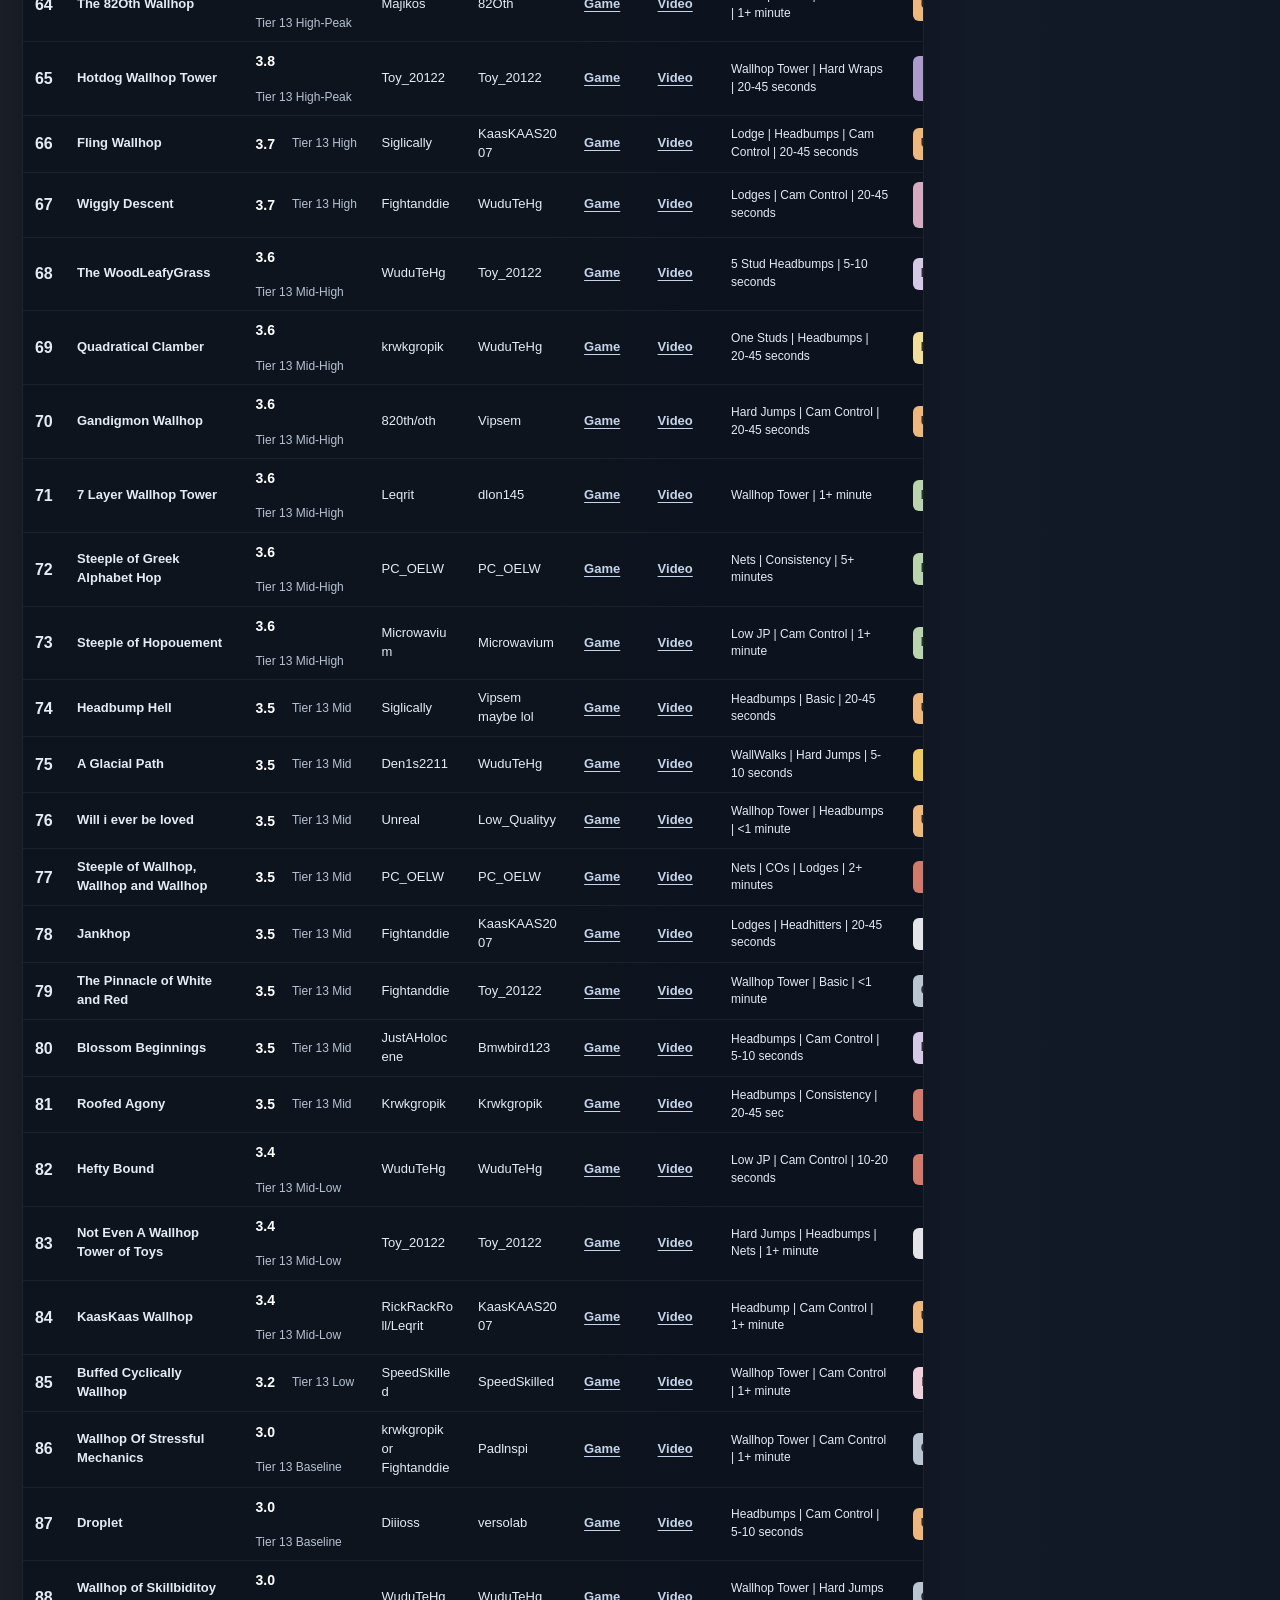
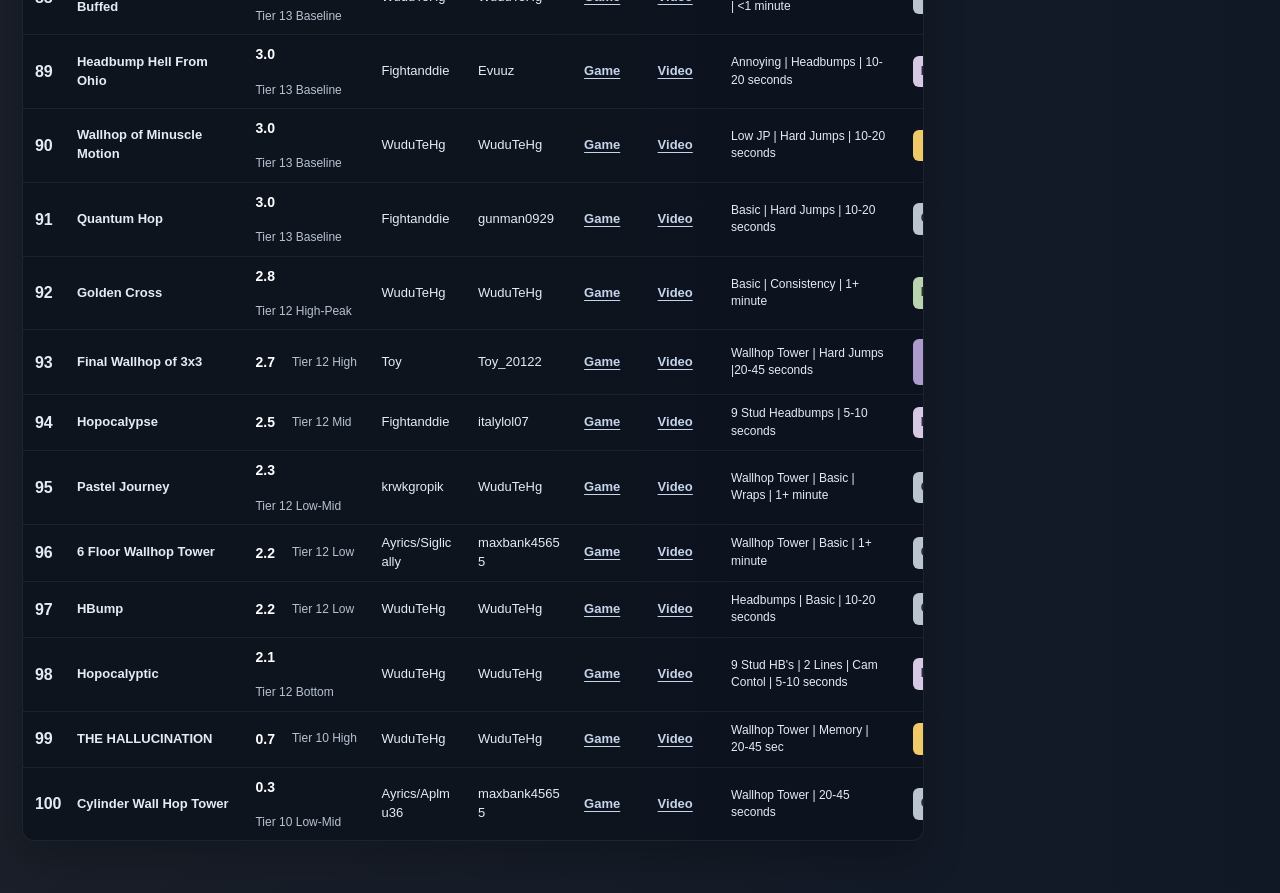
==== commit 520d5813: "Update index.html" ====
--- a/index.html
+++ b/index.html
@@ -5,8 +5,8 @@
   <meta name="viewport" content="width=device-width, initial-scale=1">
   <meta name="color-scheme" content="dark">
   <meta name="theme-color" content="#0a1420">
-  <meta name="description" content="PC and Mobile wallhop rankings, difficulties, tiers, verifiers, creators, game and video links.">
-  <title>Top Wallhops — PC & Mobile Rankings</title>
+  <meta name="description" content="The Top Wallhops List">
+  <title>TTWL</title>
   <link rel="stylesheet" href="./styles.css">
   <link rel="stylesheet" href="./badge-colors.css">
   <link rel="stylesheet" href="./site-additions.css">
@@ -116,7 +116,7 @@
         <div class="data-footnote">
           <div class="sync-state"><span class="small-indicator" id="syncDot"></span><span id="syncState">Checking sheet data...</span></div>
           <div id="lastSync">—</div>
-          <button type="button" id="refreshButton">↻ Refresh data</button>
+          <button type="button" id="refreshButton" style="display:none!important">↻ Refresh data</button>
           <a id="sheetLink" href="https://docs.google.com/spreadsheets/d/1IL_rmiXINST07Hb04RX3qpfQ2pM98FBqnxWwN4Xt7o0/edit" target="_blank" rel="noopener noreferrer">Source spreadsheet ↗</a>
         </div>
       </aside>
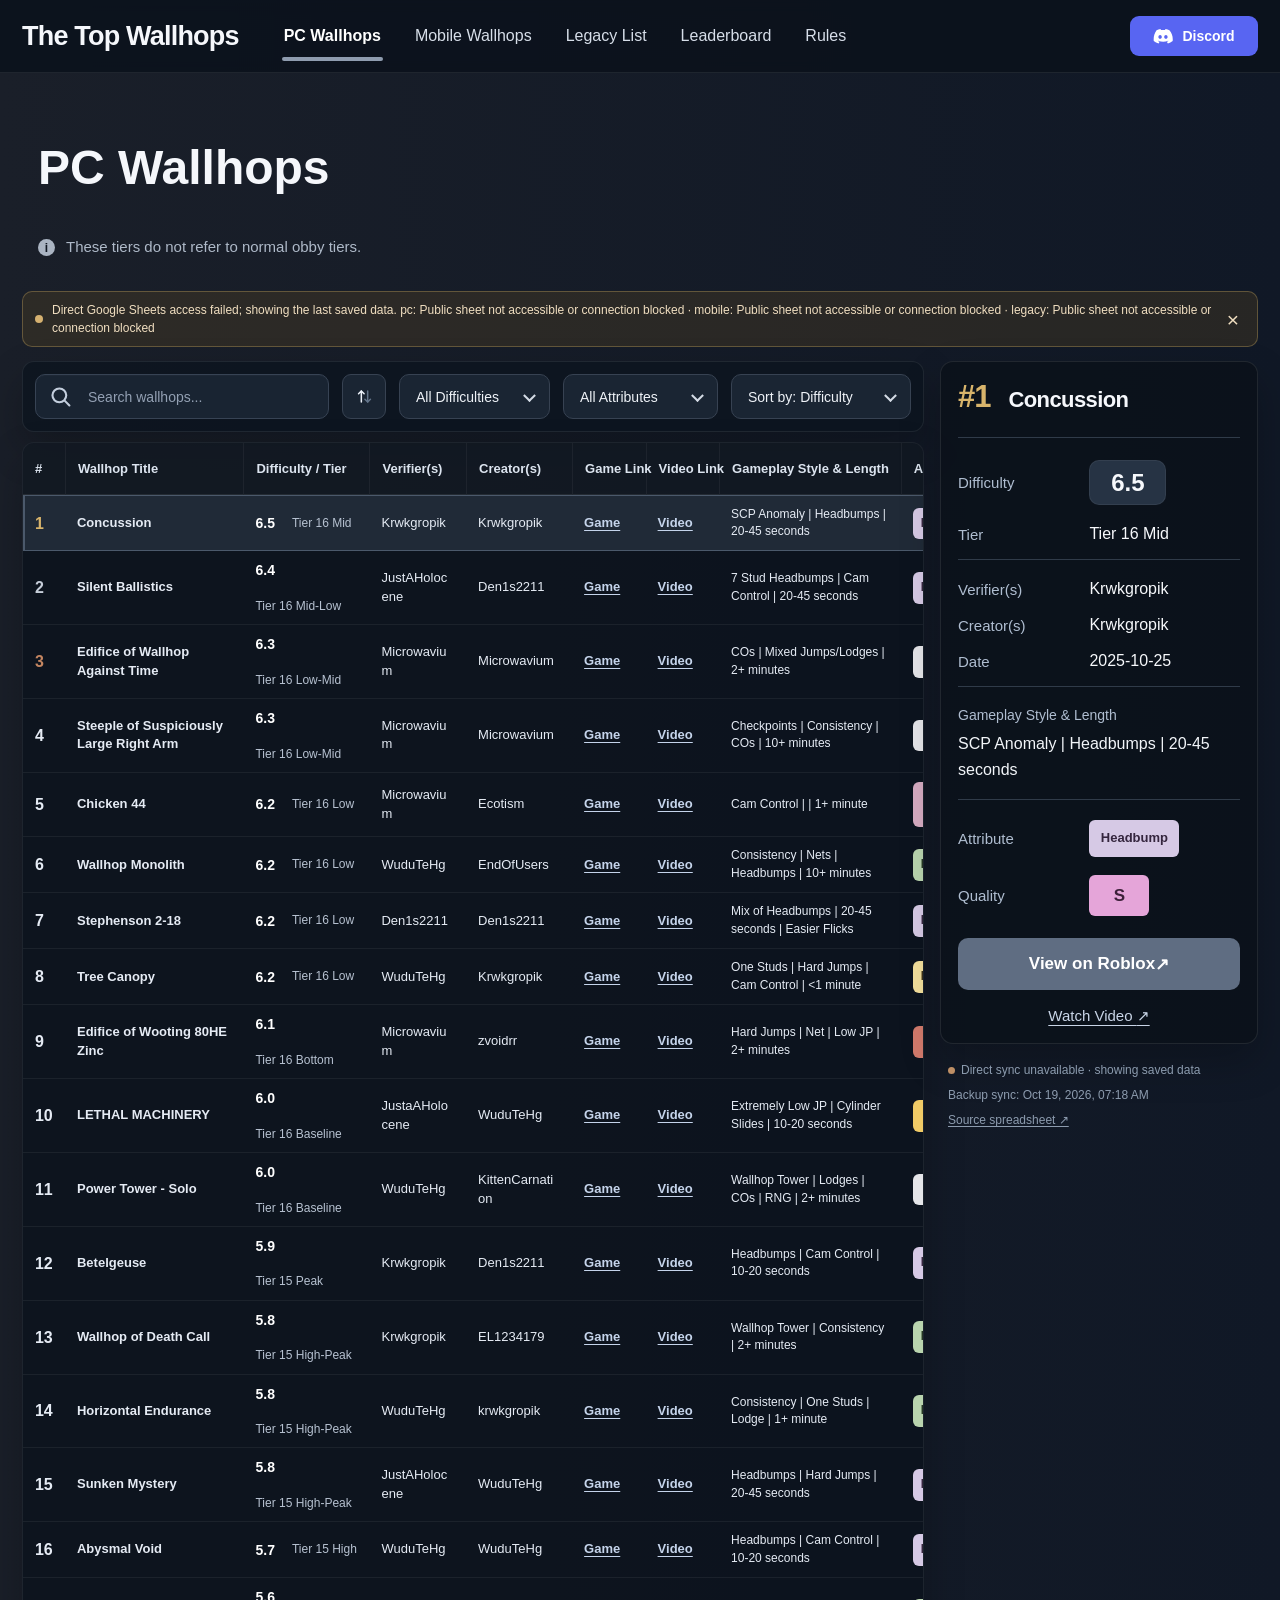
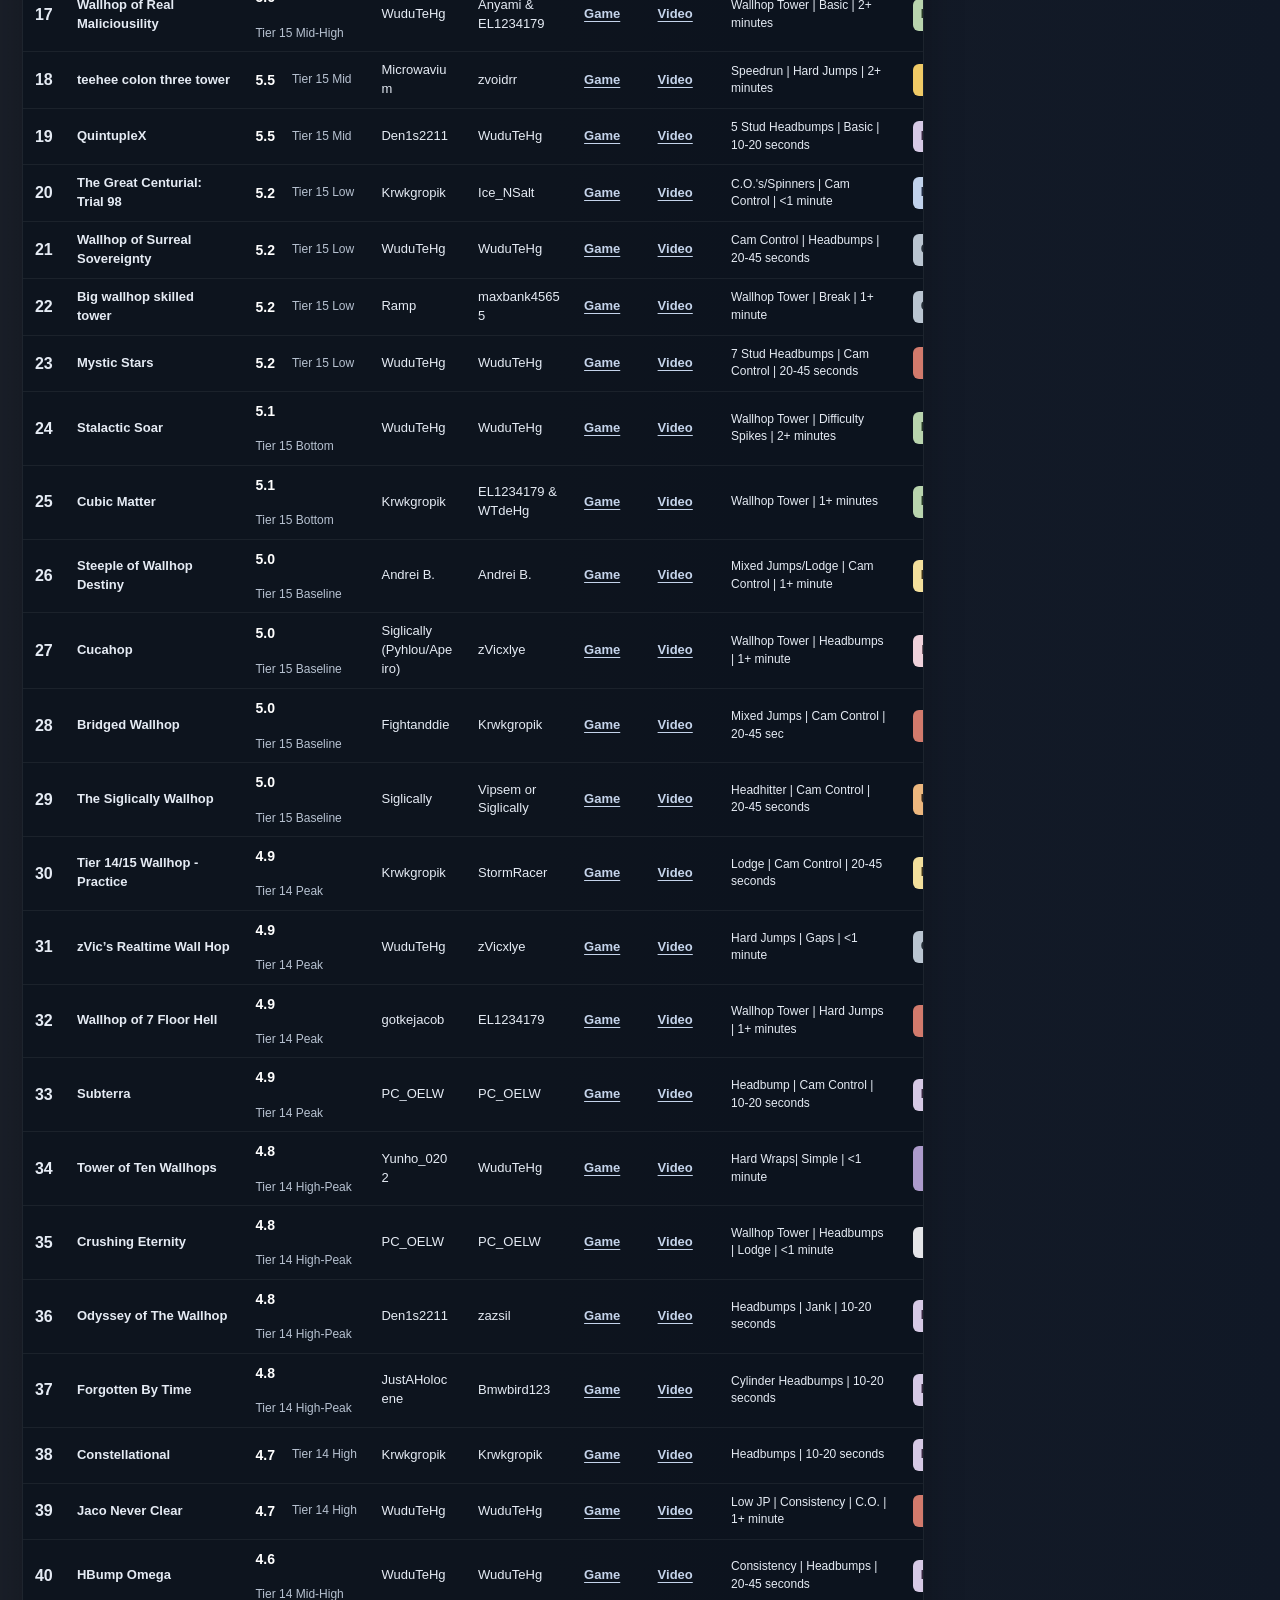
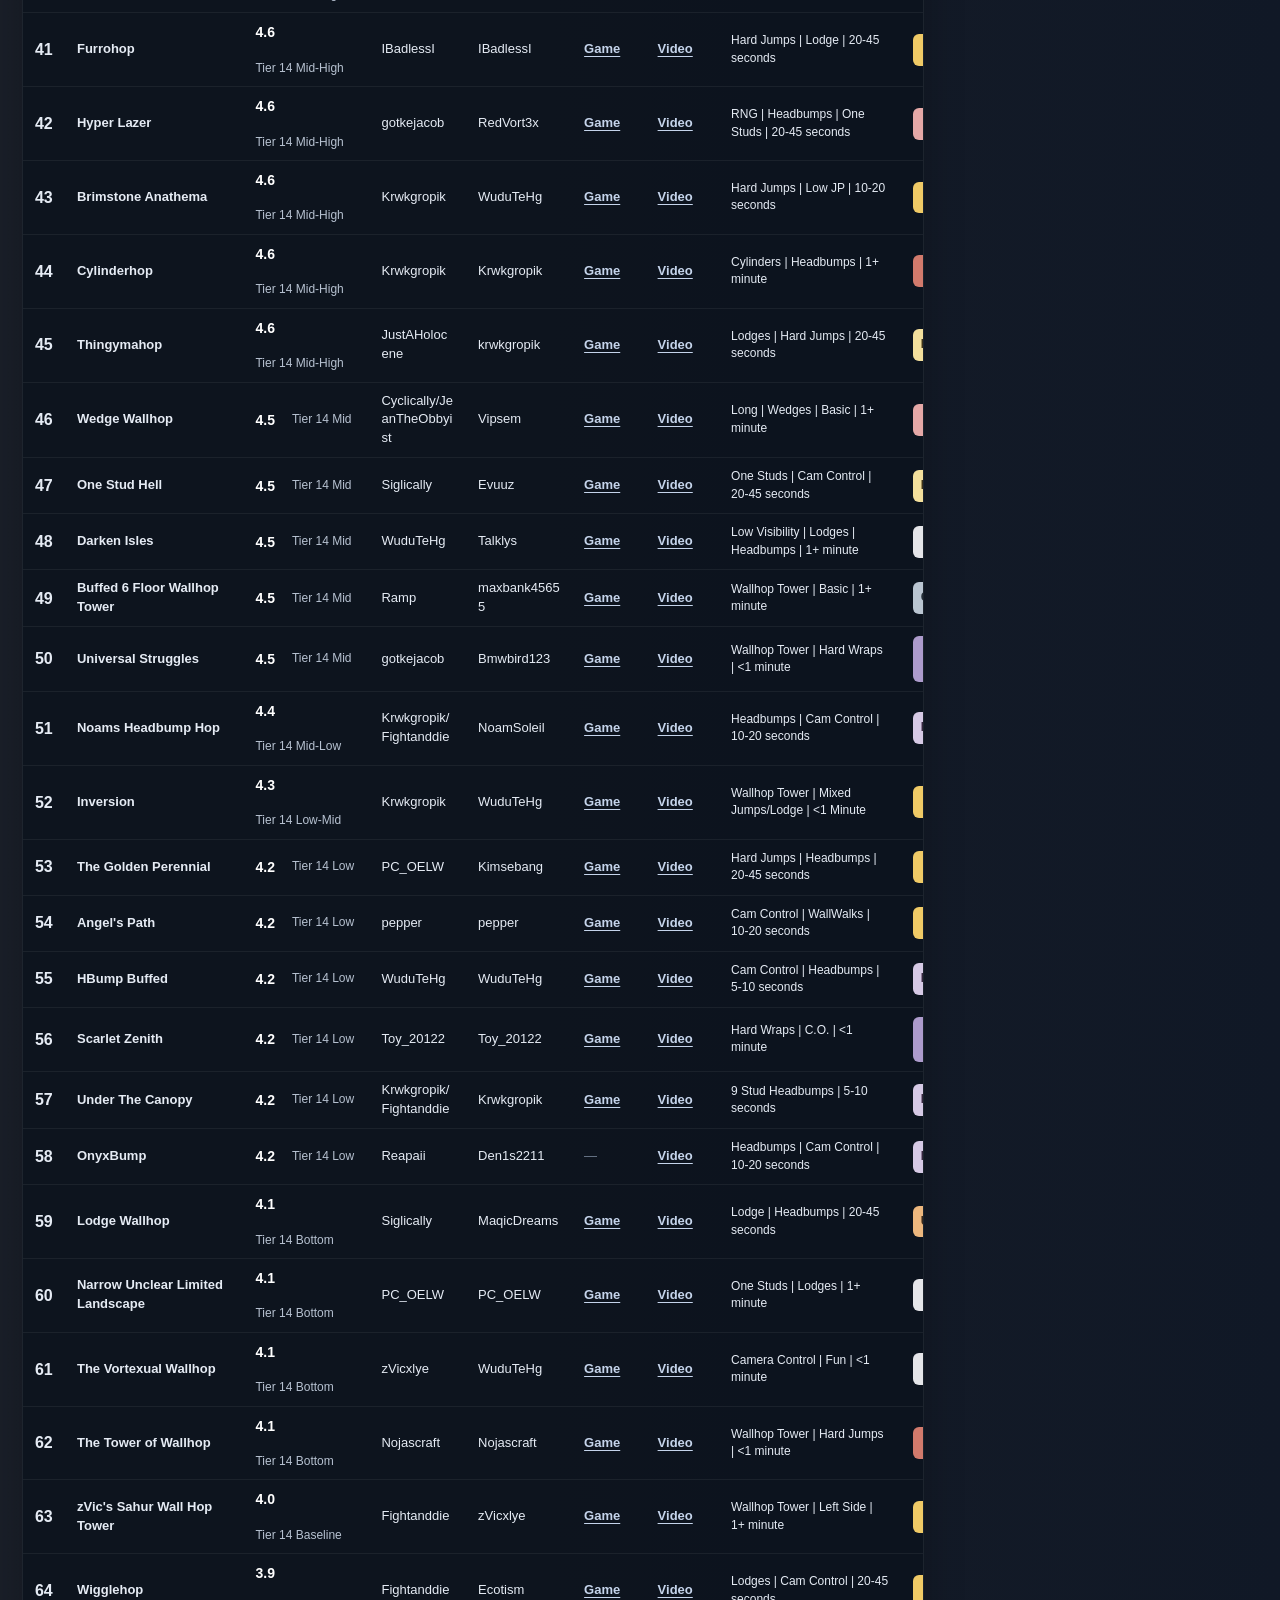
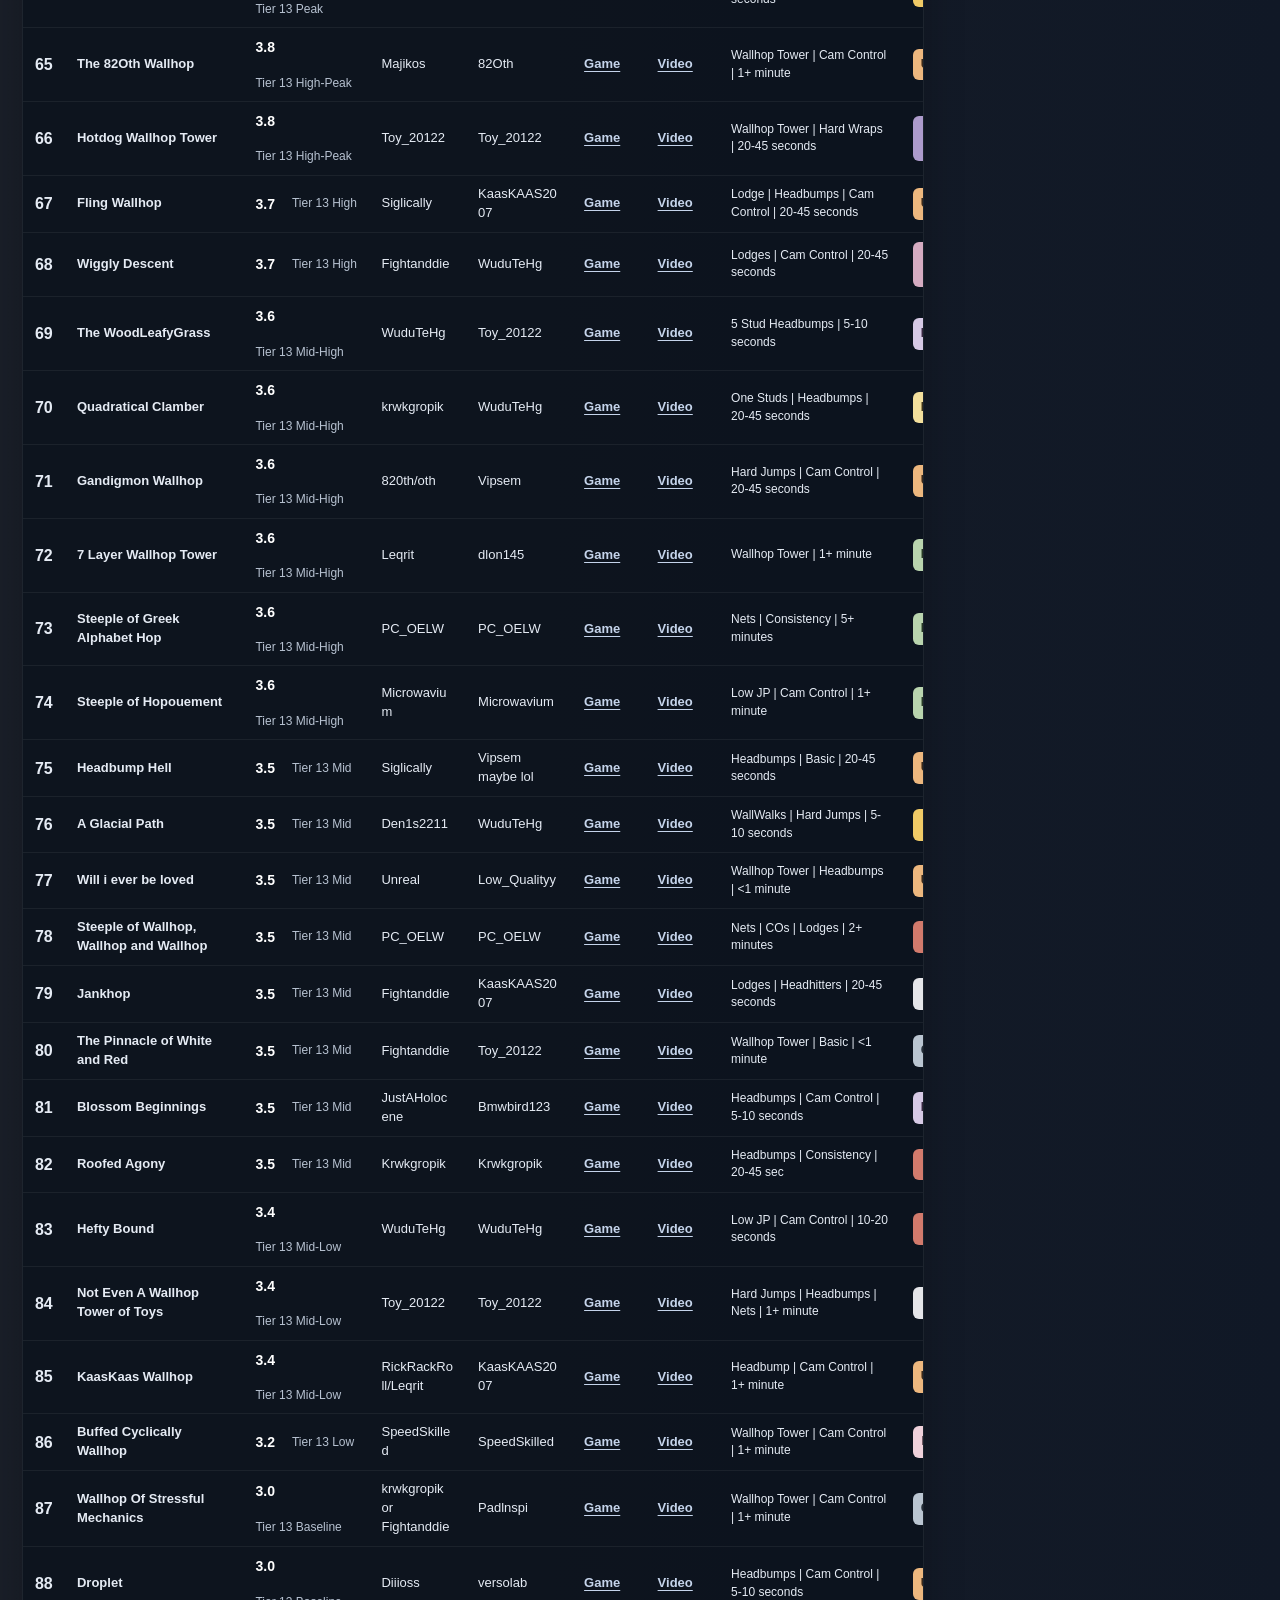
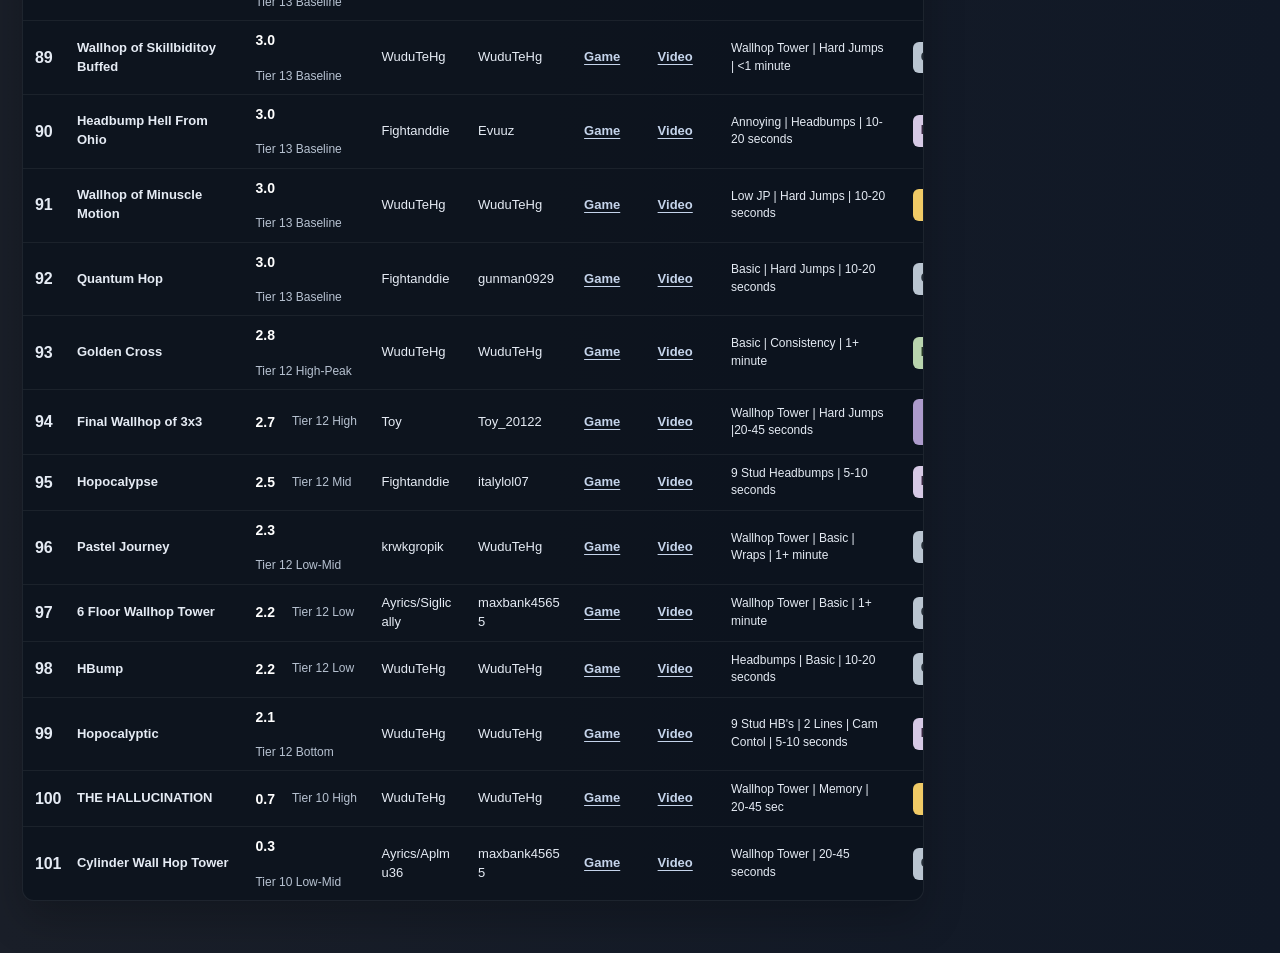
==== commit 1eaa5c4c: "Update index.html" ====
--- a/index.html
+++ b/index.html
@@ -13,6 +13,7 @@
   <link rel="icon" href="./favicon.ico?v=2" sizes="any">
   <link rel="icon" type="image/png" href="./favicon.png?v=2">
   <link rel="apple-touch-icon" href="./apple-touch-icon.png">
+  <link rel="icon" type="image/png" href="./favicon.png">
 </head>
 <body>
   <header class="site-header">
--- a/styles.css
+++ b/styles.css
@@ -206,6 +206,18 @@
     width: 15.3% !important;
 }
 
+/* 오른쪽 월홉 정보창 스크롤 고정 해제 */
+body .content-grid > aside.details-column {
+    position: static !important;
+    top: auto !important;
+    align-self: start !important;
+}
+
+.detail-panel {
+    position: static !important;
+    top: auto !important;
+}
+
 @media(max-width:1500px){.site-header-inner{gap:20px}.main-nav{gap:0}.rankings-table{min-width:1050px}.col-title{width:14%}.content-grid{grid-template-columns:minmax(0,1fr) 318px}.detail-panel{padding:17px}.detail-heading h2{font-size:22px}}
 @media(max-width:1040px){.content-grid{grid-template-columns:1fr}.details-column{max-width:680px}.detail-panel{position:static}.site-header{height:auto}.site-header-inner{min-height:70px;flex-wrap:wrap;padding:9px 0;gap:6px 16px}.brand{font-size:24px}.main-nav{order:3;width:100%;height:47px;overflow-x:auto}.nav-item{height:47px;padding:0 15px}.nav-item.is-active:after{bottom:3px}.header-search{width:min(360px,49vw)}.page-intro{padding-left:4px;padding-right:4px}.page-intro h1{font-size:48px}.toolbar{flex-wrap:wrap}.toolbar-search{flex-basis:100%}.select-wrap{flex:1}.select-wrap select,.select-wrap.sort-wrap select{min-width:0;width:100%;max-width:none}.table-scroll{scrollbar-width:thin}}
 @media(max-width:620px){.shell{width:calc(100% - 24px)}.site-header-inner{justify-content:space-between}.header-search{order:2;width:100%;margin:7px 0 2px}.main-nav{order:3;gap:0}.nav-item{font-size:13px}.page-intro{padding-top:23px;padding-bottom:18px}.page-intro h1{font-size:41px}.page-intro>p{font-size:15px}.page-intro .tier-notice{font-size:12px}.toolbar{padding:9px;gap:8px}.toolbar-search{height:42px}.select-wrap{flex:1 1 calc(50% - 8px)}.select-wrap select,.select-wrap.sort-wrap select{height:42px;font-size:12px;padding:0 24px 0 10px}.select-wrap:after{right:11px}.select-wrap.sort-wrap{flex-grow:1}.table-bottom{font-size:11px}.detail-panel{padding:17px 16px}.detail-heading h2{font-size:24px}.detail-rank{font-size:27px}.detail-line dt,.detail-line dd{font-size:14px}.detail-block p{font-size:15px}}
